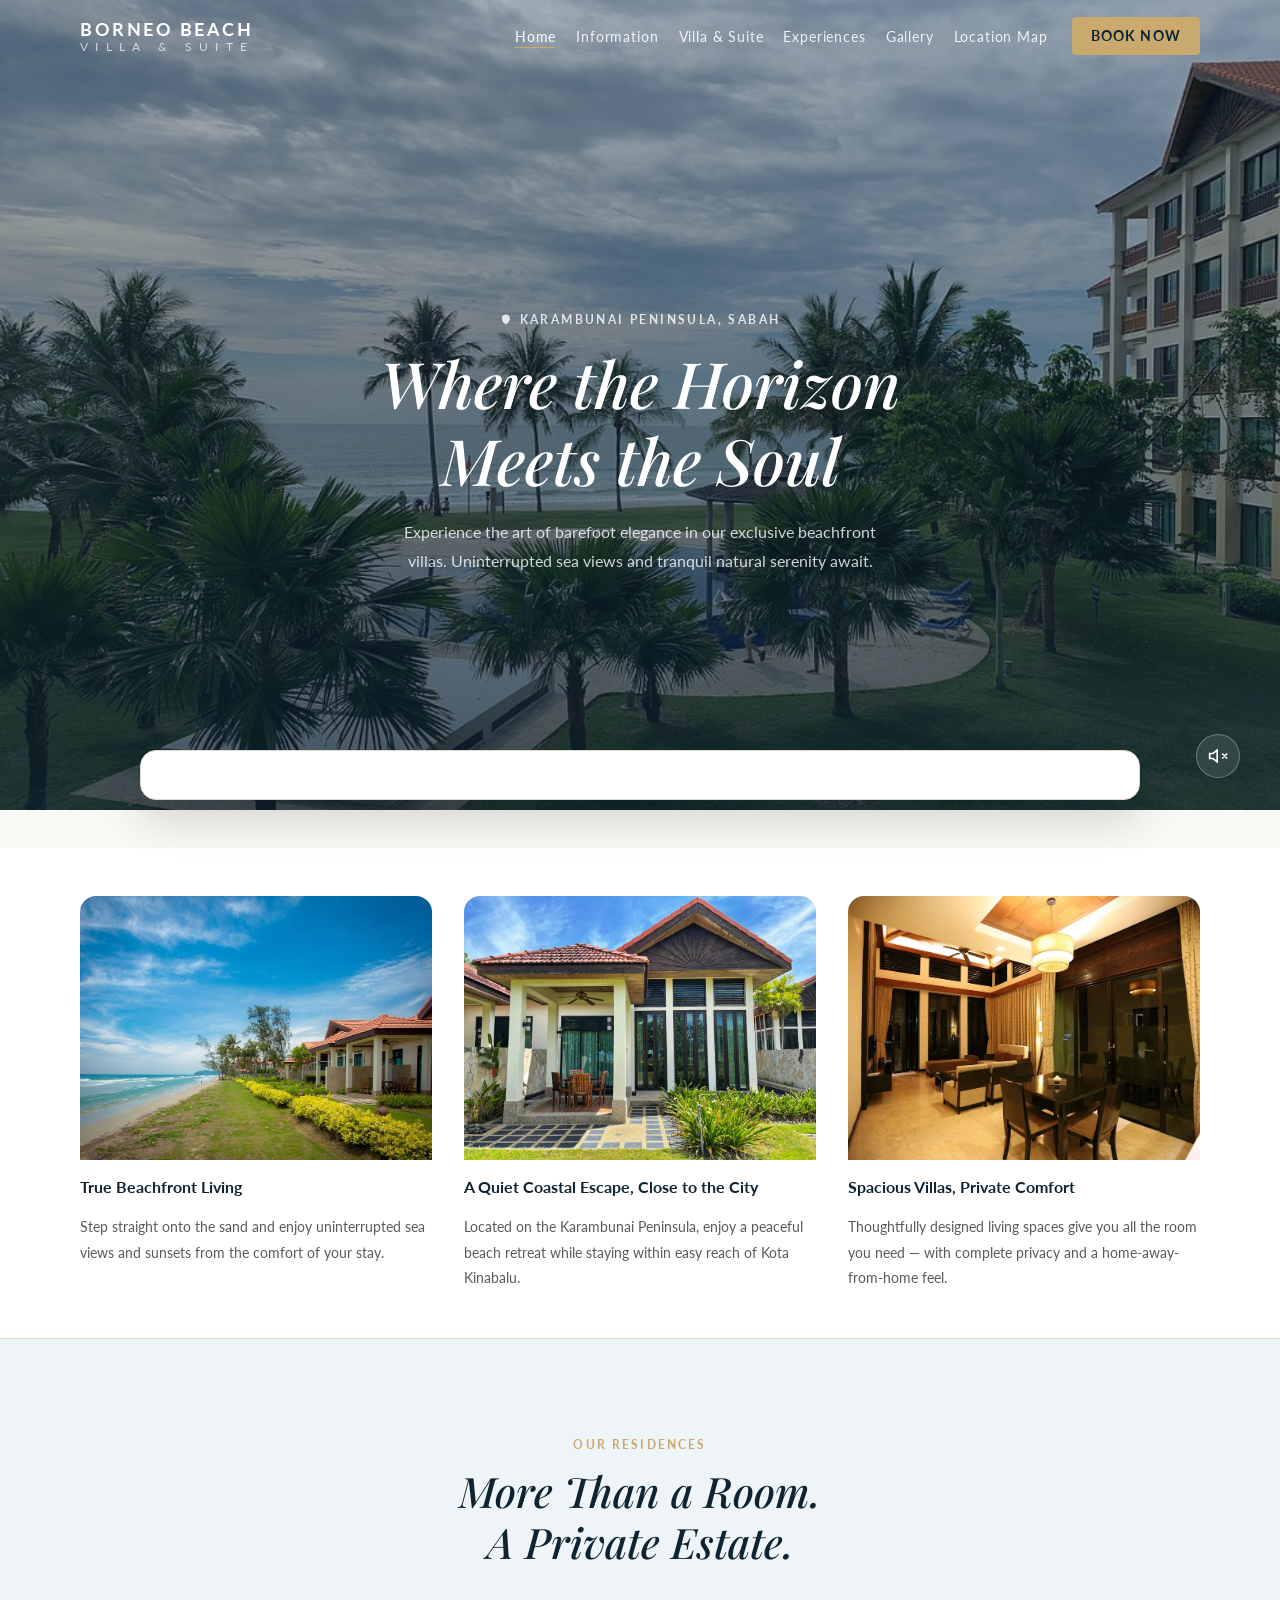
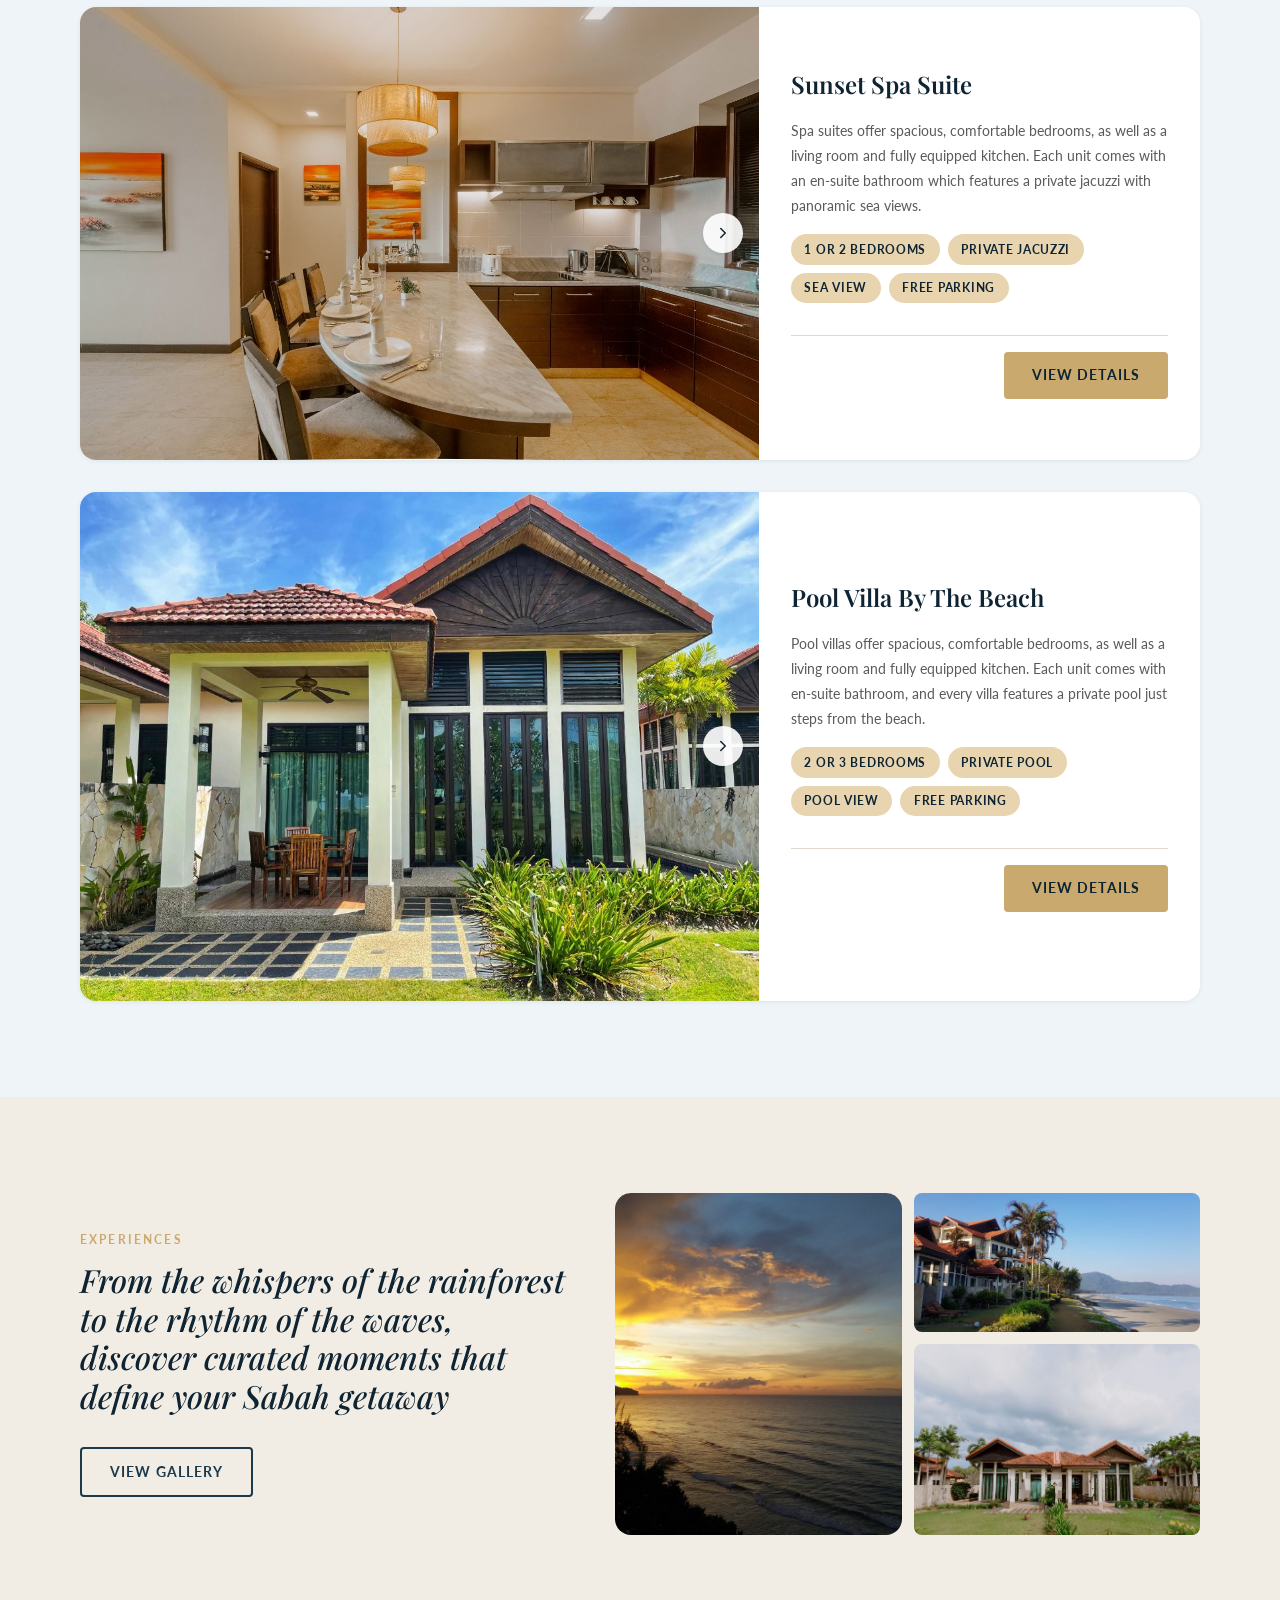
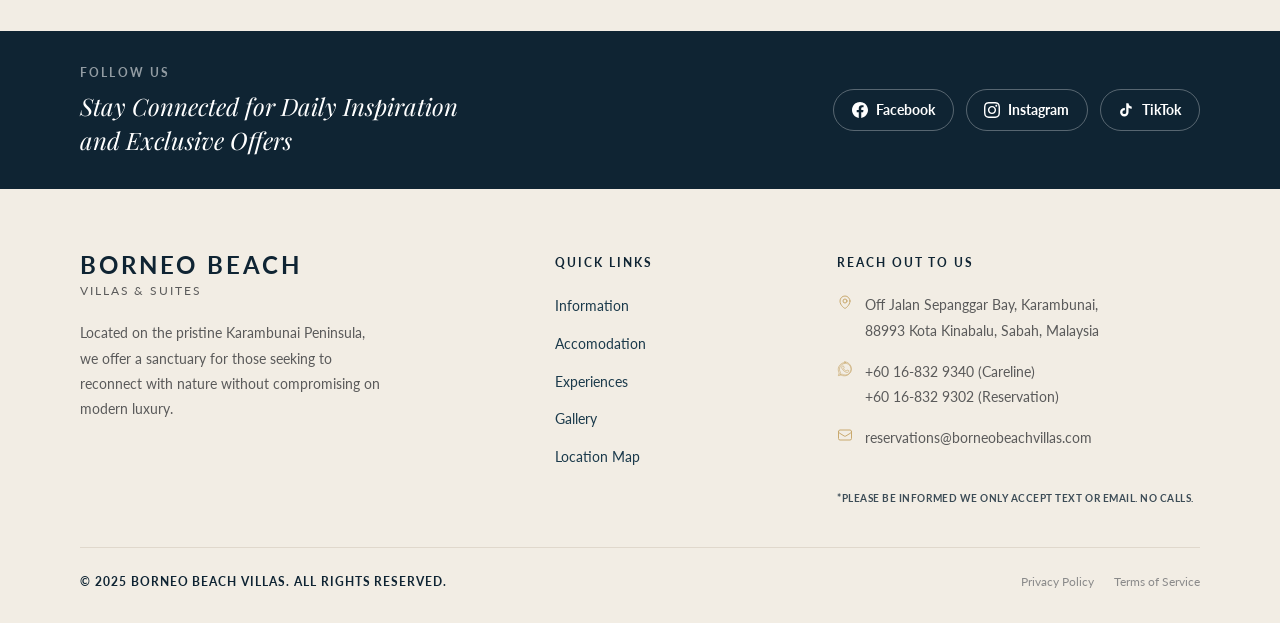
==== index.html @ 332ac3ee "Initial commit for bbv website Made-with: Cursor" ====
<!DOCTYPE html>
<html lang="en">

<head>
  <meta charset="UTF-8" />
  <meta name="viewport" content="width=device-width, initial-scale=1.0" />
  <meta name="description"
    content="Borneo Beach Villas & Suites – Luxury beachfront villas and suites on the Karambunai Peninsula, Sabah. Experience true beachfront living with private pools, sea views, and unmatched tranquillity." />
  <title>Borneo Beach Villas &amp; Suites | Karambunai Peninsula, Sabah</title>
  <link rel="preconnect" href="https://fonts.googleapis.com" />
  <link rel="preconnect" href="https://fonts.gstatic.com" crossorigin />
  <link rel="stylesheet" href="css/main.css" />
</head>

<body>

  <!-- ===================== HEADER ===================== -->
  <div id="header-placeholder"></div>

  <main>

    <!-- ===================== HERO ===================== -->
    <section class="hero" id="home" aria-label="Hero">
      <!-- YouTube Video Background -->
      <div class="hero__video-wrap" aria-hidden="true">
        <div id="hero-yt-player"></div>
      </div>
      <!-- Fallback image shown before video loads -->
      <div class="hero__bg hero__bg--fallback" role="img"
        aria-label="Aerial view of Borneo Beach Villa overlooking the sea"></div>
      <div class="hero__overlay" aria-hidden="true"></div>

      <div class="hero__content">
        <span class="hero__location">
          <svg xmlns="http://www.w3.org/2000/svg" viewBox="0 0 24 24" fill="currentColor" aria-hidden="true" width="12"
            height="12">
            <path fill-rule="evenodd"
              d="M11.54 22.351l.07.04.028.016a.76.76 0 00.723 0l.028-.015.071-.041a16.975 16.975 0 001.144-.742 19.58 19.58 0 002.683-2.282c1.944-2.003 3.5-4.697 3.5-8.327a8 8 0 10-16 0c0 3.63 1.556 6.324 3.5 8.327a19.58 19.58 0 002.682 2.282 16.975 16.975 0 001.145.742z"
              clip-rule="evenodd" />
          </svg>
          Karambunai Peninsula, Sabah
        </span>

        <h1 class="hero__title">Where the Horizon<br />Meets the Soul</h1>

        <p class="hero__subtitle">
          Experience the art of barefoot elegance in our exclusive beachfront villas.
          Uninterrupted sea views and tranquil natural serenity await.
        </p>

      </div>

      <!-- Sound Control Toggle -->
      <button id="hero-sound-toggle" class="hero__sound-toggle" aria-label="Unmute background video"
        title="Unmute sound">
        <svg class="icon-muted" viewBox="0 0 24 24" fill="none" stroke="currentColor" stroke-width="2">
          <path d="M11 5L6 9H2v6h4l5 4V5zM23 9l-6 6M17 9l6 6" />
        </svg>
        <svg class="icon-unmuted" viewBox="0 0 24 24" fill="none" stroke="currentColor" stroke-width="2"
          style="display: none;">
          <path d="M11 5L6 9H2v6h4l5 4V5zM19.07 4.93a10 10 0 0 1 0 14.14M15.54 8.46a5 5 0 0 1 0 7.07" />
        </svg>
      </button>
    </section>

    <!-- ===================== BOOKING WIDGET ===================== -->
    <section class="booking-widget-section" aria-label="Book your stay">
      <div class="container">
        <div class="booking-widget-wrapper">
          <div
            id="quickbook-widget-783NDYY03cZmJIx67339HK5bmrup5eHSlbuCgcUgy7xBywNg==-783NDYY03cZmJIx67339HK5bmrup5eHSlbuCgcUgy7xBywNg=="
            class="Configure-quickBook-Widget"></div>
          <script
            src="https://www.swiftbook.io/cwplugin/displaywidget/preview/booking-service.min.js?propertyId=783NDYY03cZmJIx67339HK5bmrup5eHSlbuCgcUgy7xBywNg==&scriptId=783NDYY03cZmJIx67339HK5bmrup5eHSlbuCgcUgy7xBywNg=="
            id="propInfo"></script>
        </div>
      </div>
    </section>

    <!-- ===================== FEATURE STRIP ===================== -->
    <section class="feature-strip" aria-label="Key features">
      <div class="container">
        <div class="feature-strip__grid">

          <div class="feature-strip__card">
            <div class="feature-strip__img-wrap">
              <img src="images/feature-beach.jpg" alt="Beachfront view with palm trees and clear sea" width="400"
                height="280" loading="lazy" />
            </div>
            <h3 class="feature-strip__title">True Beachfront Living</h3>
            <p class="feature-strip__desc">Step straight onto the sand and enjoy uninterrupted sea views and sunsets
              from the comfort of your stay.</p>
          </div>

          <div class="feature-strip__card">
            <div class="feature-strip__img-wrap">
              <img src="images/feature-villa.jpg" alt="Villa exterior with lush garden and terrace" width="400"
                height="280" loading="lazy" />
            </div>
            <h3 class="feature-strip__title">A Quiet Coastal Escape, Close to the City</h3>
            <p class="feature-strip__desc">Located on the Karambunai Peninsula, enjoy a peaceful beach retreat while
              staying within easy reach of Kota Kinabalu.</p>
          </div>

          <div class="feature-strip__card">
            <div class="feature-strip__img-wrap">
              <img src="images/feature-interior.jpg" alt="Spacious villa interior with private pool" width="400"
                height="280" loading="lazy" />
            </div>
            <h3 class="feature-strip__title">Spacious Villas, Private Comfort</h3>
            <p class="feature-strip__desc">Thoughtfully designed living spaces give you all the room you need — with
              complete privacy and a home-away-from-home feel.</p>
          </div>

        </div>
      </div>
    </section>

    <!-- ===================== OUR RESIDENCES ===================== -->
    <section class="residences section-pad" id="residences" aria-labelledby="residences-title">
      <div class="container">
        <div class="residences__intro">
          <span class="section-label">Our Residences</span>
          <h2 class="section-title" id="residences-title">More Than a Room.<br />A Private Estate.</h2>
        </div>

        <div class="residences__list">

          <!-- Villa 1: Sunset Spa Suite -->
          <article class="villa-row" aria-label="Sunset Spa Suite">
            <div class="villa-row__image-wrap">
              <img src="images/spa-suite.jpg" alt="Sunset Spa Suite – villa exterior with garden and private jacuzzi"
                width="720" height="500" loading="lazy" />
              <button class="villa-row__arrow" aria-label="Next photo">
                <svg xmlns="http://www.w3.org/2000/svg" viewBox="0 0 24 24" fill="none" stroke="currentColor"
                  stroke-width="2" stroke-linecap="round" stroke-linejoin="round" aria-hidden="true">
                  <path d="M9 18l6-6-6-6" />
                </svg>
              </button>
            </div>
            <div class="villa-row__body">
              <h3 class="villa-row__title">Sunset Spa Suite</h3>
              <p class="villa-row__desc">
                Spa suites offer spacious, comfortable bedrooms, as well as a living room and fully equipped kitchen.
                Each unit comes with an en-suite bathroom which features a private jacuzzi with panoramic sea views.
              </p>
              <ul class="villa-row__tags" aria-label="Suite features">
                <li class="villa-tag">1 or 2 Bedrooms</li>
                <li class="villa-tag">Private Jacuzzi</li>
                <li class="villa-tag">Sea View</li>
                <li class="villa-tag">Free Parking</li>
              </ul>
              <div class="villa-row__cta">
                <a href="villas.html#spa-suites" class="btn btn--primary">View Details</a>
              </div>
            </div>
          </article>

          <!-- Villa 2: Pool Villa By The Beach -->
          <article class="villa-row" aria-label="Pool Villa By The Beach">
            <div class="villa-row__image-wrap">
              <img src="images/pool-villa.jpg"
                alt="Pool Villa By The Beach – private pool terrace with lush surroundings" width="720" height="500"
                loading="lazy" />
              <button class="villa-row__arrow" aria-label="Next photo">
                <svg xmlns="http://www.w3.org/2000/svg" viewBox="0 0 24 24" fill="none" stroke="currentColor"
                  stroke-width="2" stroke-linecap="round" stroke-linejoin="round" aria-hidden="true">
                  <path d="M9 18l6-6-6-6" />
                </svg>
              </button>
            </div>
            <div class="villa-row__body">
              <h3 class="villa-row__title">Pool Villa By The Beach</h3>
              <p class="villa-row__desc">
                Pool villas offer spacious, comfortable bedrooms, as well as a living room and fully equipped kitchen.
                Each unit comes with en-suite bathroom, and every villa features a private pool just steps from the
                beach.
              </p>
              <ul class="villa-row__tags" aria-label="Villa features">
                <li class="villa-tag">2 or 3 Bedrooms</li>
                <li class="villa-tag">Private Pool</li>
                <li class="villa-tag">Pool View</li>
                <li class="villa-tag">Free Parking</li>
              </ul>
              <div class="villa-row__cta">
                <a href="villas.html#pool-villas" class="btn btn--primary">View Details</a>
              </div>
            </div>
          </article>

        </div><!-- /.residences__list -->
      </div>
    </section>

    <!-- ===================== EXPERIENCES ===================== -->
    <section class="experiences section-pad" id="experiences" aria-labelledby="experiences-title">
      <div class="container">
        <div class="experiences__layout">

          <div class="experiences__text">
            <span class="section-label">Experiences</span>
            <h2 class="section-title" id="experiences-title">
              From the whispers of the rainforest to the rhythm of the waves, discover curated moments that define your
              Sabah getaway
            </h2>
            <a href="experiences.html" class="btn btn--outline-dark" style="margin-top: var(--sp-8);">View Gallery</a>
          </div>

          <div class="experiences__gallery">
            <div class="exp-gallery__main">
              <img src="images/exp-sunset.jpg" alt="Dramatic sunset over the sea viewed from the villa pool" width="600"
                height="420" loading="lazy" />
            </div>
            <div class="exp-gallery__side">
              <img src="images/exp-beach.jpg" alt="Pristine beachfront with palm trees and clear blue sea" width="280"
                height="200" loading="lazy" />
              <img src="images/exp-garden.jpg" alt="Lush tropical garden surrounding the villa" width="280" height="200"
                loading="lazy" />
            </div>
          </div>

        </div>
      </div>
    </section>




  </main>

  <!-- ===================== FOOTER ===================== -->
  <div id="footer-placeholder"></div>

  <script src="js/main.js"></script>
</body>

</html>
---- css/main.css ----
/* =============================================
   BBV – Main Stylesheet
   ============================================= */

@import url('https://fonts.googleapis.com/css2?family=Playfair+Display:ital,wght@0,400;0,500;0,600;0,700;1,400;1,500&family=Lato:ital,wght@0,300;0,400;0,700;1,400&display=swap');
@import 'variables.css';

/* ─────────────────────────────────────────────
   RESET & BASE
───────────────────────────────────────────── */
*,
*::before,
*::after {
  box-sizing: border-box;
  margin: 0;
  padding: 0;
}

html {
  scroll-behavior: smooth;
  font-size: 16px;
}

body {
  font-family: var(--font-body);
  font-size: var(--text-base);
  line-height: var(--leading-normal);
  color: var(--color-text);
  background-color: var(--color-bg);
  -webkit-font-smoothing: antialiased;
}

img,
video {
  display: block;
  max-width: 100%;
  height: auto;
}

a {
  color: inherit;
  text-decoration: none;
}

ul,
ol {
  list-style: none;
}

button {
  cursor: pointer;
  border: none;
  background: none;
  font-family: inherit;
}

/* ─────────────────────────────────────────────
   LAYOUT UTILITIES
───────────────────────────────────────────── */
.container {
  width: 100%;
  max-width: var(--container-max);
  margin-inline: auto;
  padding-inline: var(--container-pad);
}

.section-pad {
  padding-block: var(--section-pad-v);
}

/* ─────────────────────────────────────────────
   TYPOGRAPHY HELPERS
───────────────────────────────────────────── */
.section-label {
  display: block;
  font-family: var(--font-body);
  font-size: var(--text-xs);
  font-weight: 700;
  letter-spacing: 0.18em;
  text-transform: uppercase;
  color: var(--color-secondary);
  margin-bottom: var(--sp-3);
}

.section-title {
  font-family: var(--font-heading);
  font-size: clamp(var(--text-2xl), 4vw, var(--text-3xl));
  font-weight: 500;
  font-style: italic;
  line-height: var(--leading-tight);
  color: var(--color-primary-dark);
}

/* ─────────────────────────────────────────────
   BUTTONS
───────────────────────────────────────────── */
.btn {
  display: inline-flex;
  align-items: center;
  gap: var(--sp-2);
  padding: 0.75rem 1.75rem;
  font-family: var(--font-body);
  font-size: var(--text-sm);
  font-weight: 700;
  letter-spacing: 0.08em;
  text-transform: uppercase;
  border-radius: var(--radius-sm);
  transition: background-color var(--transition-base),
    color var(--transition-base),
    border-color var(--transition-base),
    box-shadow var(--transition-base),
    transform var(--transition-base);
  white-space: nowrap;
}

.btn--primary {
  background-color: var(--color-secondary);
  color: var(--color-primary-dark);
}

.btn--primary:hover {
  background-color: #b8924f;
  box-shadow: var(--shadow-md);
  transform: translateY(-2px);
}

.btn--outline {
  background-color: transparent;
  color: var(--color-text-inverse);
  border: 2px solid var(--color-text-inverse);
}

.btn--outline:hover {
  background-color: var(--color-text-inverse);
  color: var(--color-primary-dark);
}

.btn--outline-dark {
  background-color: transparent;
  color: var(--color-primary);
  border: 2px solid var(--color-primary);
}

.btn--outline-dark:hover {
  background-color: var(--color-primary);
  color: var(--color-text-inverse);
}

/* ─────────────────────────────────────────────
   HEADER / NAV
───────────────────────────────────────────── */
.site-header {
  position: fixed;
  top: 0;
  left: 0;
  right: 0;
  z-index: 1000;
  background-color: transparent;
  transition: background-color var(--transition-slow),
    box-shadow var(--transition-slow);
}

.site-header.scrolled {
  background-color: var(--color-primary-dark);
  box-shadow: var(--shadow-md);
}

.header-inner {
  display: flex;
  align-items: center;
  justify-content: space-between;
  height: 72px;
  padding-inline: var(--container-pad);
  max-width: var(--container-max);
  margin-inline: auto;
}

/* Logo */
.site-logo {
  display: flex;
  flex-direction: column;
  line-height: 1;
  gap: 3px;
  flex-shrink: 0;
  text-decoration: none;
}

.site-logo__name {
  font-family: var(--font-body);
  font-size: var(--text-md);
  font-weight: 700;
  letter-spacing: 0.14em;
  color: var(--color-text-inverse);
}

.site-logo__sub {
  font-size: var(--text-xs);
  letter-spacing: 0.61em;
  color: rgba(255, 255, 255, 0.70);
}

/* Primary nav */
.primary-nav {
  display: flex;
  align-items: center;
  gap: var(--sp-6);
}

.nav-links {
  display: flex;
  align-items: center;
  gap: var(--sp-5);
}

.nav-links a {
  font-size: var(--text-sm);
  font-weight: 400;
  letter-spacing: 0.06em;
  color: rgba(255, 255, 255, 0.88);
  position: relative;
  padding-bottom: 3px;
  transition: color var(--transition-fast);
}

.nav-links a::after {
  content: '';
  position: absolute;
  bottom: 0;
  left: 0;
  width: 0;
  height: 1px;
  background-color: var(--color-secondary);
  transition: width var(--transition-base);
}

.nav-links a:hover,
.nav-links a[aria-current="page"] {
  color: var(--color-text-inverse);
}

.nav-links a:hover::after,
.nav-links a[aria-current="page"]::after {
  width: 100%;
}

.nav-book-btn {
  padding: 0.5rem 1.2rem;
  background-color: var(--color-secondary);
  color: var(--color-primary-dark);
  font-family: var(--font-body);
  font-size: var(--text-sm);
  font-weight: 700;
  letter-spacing: 0.08em;
  text-transform: uppercase;
  border-radius: var(--radius-sm);
  transition: background-color var(--transition-base), box-shadow var(--transition-base);
  flex-shrink: 0;
  display: inline-block;
}

.nav-book-btn:hover {
  background-color: #b8924f;
  box-shadow: var(--shadow-sm);
}

/* Hamburger */
.hamburger {
  display: none;
  flex-direction: column;
  justify-content: center;
  align-items: center;
  width: 40px;
  height: 40px;
  gap: 5px;
  background: none;
  border: none;
  cursor: pointer;
  padding: 4px;
}

.hamburger__line {
  display: block;
  width: 24px;
  height: 2px;
  background-color: var(--color-text-inverse);
  border-radius: 2px;
  transition: transform var(--transition-base), opacity var(--transition-base);
}

.hamburger.open .hamburger__line:nth-child(1) {
  transform: translateY(7px) rotate(45deg);
}

.hamburger.open .hamburger__line:nth-child(2) {
  opacity: 0;
}

.hamburger.open .hamburger__line:nth-child(3) {
  transform: translateY(-7px) rotate(-45deg);
}

/* Mobile nav drawer */
.mobile-nav {
  display: none;
  position: fixed;
  top: 72px;
  left: 0;
  right: 0;
  background-color: var(--color-primary-dark);
  padding: var(--sp-6) var(--container-pad);
  z-index: 999;
  flex-direction: column;
  gap: var(--sp-4);
  box-shadow: var(--shadow-lg);
}

.mobile-nav.open {
  display: flex;
}

.mobile-nav a {
  font-size: var(--text-md);
  color: rgba(255, 255, 255, 0.88);
  padding-block: var(--sp-2);
  border-bottom: 1px solid rgba(255, 255, 255, 0.1);
  transition: color var(--transition-fast);
}

.mobile-nav a:last-child {
  border-bottom: none;
}

.mobile-nav a:hover {
  color: var(--color-secondary);
}

.mobile-nav .nav-book-btn {
  display: inline-flex;
  margin-top: var(--sp-2);
  text-align: center;
  justify-content: center;
}

/* ─────────────────────────────────────────────
   HERO
───────────────────────────────────────────── */
.hero {
  position: relative;
  min-height: 90vh;
  display: flex;
  align-items: center;
  justify-content: center;
  overflow: hidden;
  background-color: var(--color-primary-dark);
}

.hero__bg {
  position: absolute;
  inset: 0;
  background-image: url('../images/hero.jpg');
  background-size: cover;
  background-position: center 30%;
  background-repeat: no-repeat;
  z-index: 0;
}

/* Keep the fallback image as a separate layer behind the video */
.hero__bg--fallback {
  z-index: 0;
  transition: opacity 1s ease;
}

/* YouTube video wrapper */
.hero__video-wrap {
  position: absolute;
  inset: 0;
  z-index: 1;
  overflow: hidden;
  pointer-events: none;
}

/* Scale the iframe to always cover the full hero (letterbox-free) */
.hero__video-wrap iframe,
.hero__video-wrap #hero-yt-player {
  position: absolute;
  top: 50%;
  left: 50%;
  /* 16:9 ratio: width = 177.78vh covers height; height = 56.25vw covers width */
  width: 177.78vh;
  height: 56.25vw;
  min-width: 100%;
  min-height: 100%;
  transform: translate(-50%, -50%);
  border: 0;
  pointer-events: none;
}

.hero__overlay {
  position: absolute;
  inset: 0;
  background: linear-gradient(to bottom,
      rgba(15, 36, 51, 0.35) 0%,
      rgba(15, 36, 51, 0.55) 60%,
      rgba(15, 36, 51, 0.75) 100%);
  z-index: 1;
}

.hero__content {
  position: relative;
  z-index: 2;
  text-align: center;
  padding-inline: var(--container-pad);
  max-width: 760px;
  margin-inline: auto;
  padding-top: 72px;
}

.hero__location {
  display: inline-flex;
  align-items: center;
  gap: var(--sp-2);
  font-size: var(--text-xs);
  font-weight: 700;
  letter-spacing: 0.2em;
  text-transform: uppercase;
  color: rgba(255, 255, 255, 0.80);
  margin-bottom: var(--sp-4);
}

.hero__title {
  font-family: var(--font-heading);
  font-size: clamp(var(--text-3xl), 7vw, var(--text-5xl));
  font-weight: 500;
  font-style: italic;
  line-height: var(--leading-tight);
  color: var(--color-text-inverse);
  margin-bottom: var(--sp-5);
}

.hero__subtitle {
  font-size: clamp(var(--text-sm), 2vw, var(--text-base));
  color: rgba(255, 255, 255, 0.80);
  line-height: var(--leading-loose);
  max-width: 480px;
  margin-inline: auto;
}

/* Hero Sound Toggle */
.hero__sound-toggle {
  position: absolute;
  bottom: var(--sp-8);
  right: var(--container-pad);
  z-index: 10;
  width: 44px;
  height: 44px;
  background-color: rgba(255, 255, 255, 0.1);
  backdrop-filter: blur(8px);
  -webkit-backdrop-filter: blur(8px);
  border: 1px solid rgba(255, 255, 255, 0.3);
  border-radius: 50%;
  display: flex;
  align-items: center;
  justify-content: center;
  color: var(--color-text-inverse);
  transition: all var(--transition-base);
}

.hero__sound-toggle:hover {
  background-color: rgba(255, 255, 255, 0.2);
  transform: scale(1.05);
}

.hero__sound-toggle svg {
  width: 20px;
  height: 20px;
  stroke: currentColor;
}

@media (max-width: 768px) {
  .hero__sound-toggle {
    bottom: 6rem;
    /* adjusted to clear booking widget */
    right: 50%;
    transform: translateX(50%);
  }
}

/* ─────────────────────────────────────────────
   BOOKING WIDGET (between hero and feature strip)
───────────────────────────────────────────── */
.booking-widget-section {
  position: relative;
  z-index: 20;
  margin-top: -60px;
  /* Overlap hero slightly */
  margin-bottom: var(--sp-12);
}

.booking-widget-wrapper {
  background-color: var(--color-surface);
  border-radius: var(--radius-lg);
  box-shadow: var(--shadow-xl, 0 20px 40px rgba(0, 0, 0, 0.15));
  padding: var(--sp-6);
  max-width: 1000px;
  margin-inline: auto;
  border: 1px solid var(--color-border);
}

@media (max-width: 768px) {
  .booking-widget-section {
    margin-top: -40px;
    margin-bottom: var(--sp-8);
  }

  .booking-widget-wrapper {
    padding: var(--sp-4);
  }
}

/* ─────────────────────────────────────────────
   FEATURE STRIP  (below hero, white bg)
───────────────────────────────────────────── */
.feature-strip {
  background-color: var(--color-surface);
  padding-block: var(--sp-12);
  border-bottom: 1px solid var(--color-border);
}

.feature-strip__grid {
  display: grid;
  grid-template-columns: repeat(3, 1fr);
  gap: var(--sp-8);
}

.feature-strip__card {
  display: flex;
  flex-direction: column;
  gap: var(--sp-4);
}

.feature-strip__img-wrap {
  border-radius: var(--radius-lg) var(--radius-lg) 0 0;
  overflow: hidden;
  aspect-ratio: 4 / 3;
  background-color: var(--color-surface-alt);
}

.feature-strip__img-wrap img {
  width: 100%;
  height: 100%;
  object-fit: cover;
  transition: transform var(--transition-slow);
}

.feature-strip__card:hover .feature-strip__img-wrap img {
  transform: scale(1.04);
}

.feature-strip__title {
  font-family: var(--font-body);
  font-size: var(--text-base);
  font-weight: 700;
  color: var(--color-primary-dark);
  line-height: var(--leading-snug);
}

.feature-strip__desc {
  font-size: var(--text-sm);
  color: var(--color-text-light);
  line-height: var(--leading-loose);
}

/* ─────────────────────────────────────────────
   RESIDENCES – horizontal villa rows
───────────────────────────────────────────── */
.residences {
  background-color: #eef4f7;
  /* very light blue-grey, as in PDF */
}

.residences__intro {
  text-align: center;
  margin-bottom: var(--sp-10);
}

.residences__list {
  display: flex;
  flex-direction: column;
  gap: var(--sp-8);
}

/* Villa row: image left, text right */
.villa-row {
  display: grid;
  grid-template-columns: 1fr 0.65fr;
  background-color: var(--color-surface);
  border-radius: var(--radius-lg);
  overflow: hidden;
  box-shadow: var(--shadow-sm);
  transition: box-shadow var(--transition-base);
}

.villa-row:hover {
  box-shadow: var(--shadow-md);
}

.villa-row__image-wrap {
  position: relative;
  overflow: hidden;
  min-height: 340px;
}

.villa-row__image-wrap img {
  width: 100%;
  height: 100%;
  object-fit: cover;
  transition: transform var(--transition-slow);
}

.villa-row:hover .villa-row__image-wrap img {
  transform: scale(1.04);
}

/* Arrow button on image */
.villa-row__arrow {
  position: absolute;
  top: 50%;
  right: var(--sp-4);
  transform: translateY(-50%);
  width: 40px;
  height: 40px;
  background-color: rgba(255, 255, 255, 0.90);
  border-radius: 50%;
  display: flex;
  align-items: center;
  justify-content: center;
  box-shadow: var(--shadow-sm);
  transition: background-color var(--transition-fast);
  cursor: pointer;
  z-index: 2;
  border: none;
}

.villa-row__arrow svg {
  width: 18px;
  height: 18px;
  stroke: var(--color-primary-dark);
}

.villa-row__arrow:hover {
  background-color: var(--color-surface);
}

.villa-row__body {
  padding: var(--sp-8) var(--sp-8);
  display: flex;
  flex-direction: column;
  justify-content: center;
  gap: var(--sp-4);
}

.villa-row__title {
  font-family: var(--font-heading);
  font-size: var(--text-xl);
  font-weight: 600;
  color: var(--color-primary-dark);
  line-height: var(--leading-snug);
}

.villa-row__desc {
  font-size: var(--text-sm);
  color: var(--color-text-light);
  line-height: var(--leading-loose);
}

/* Feature tags – gold pill badges */
.villa-row__tags {
  display: flex;
  flex-wrap: wrap;
  gap: var(--sp-2);
}

.villa-tag {
  display: inline-block;
  padding: 0.35rem 0.85rem;
  background-color: var(--color-secondary-lt);
  color: var(--color-primary-dark);
  font-size: var(--text-xs);
  font-weight: 700;
  letter-spacing: 0.06em;
  text-transform: uppercase;
  border-radius: 100px;
}

.villa-row__price {
  font-size: var(--text-base);
  color: var(--color-text-light);
  font-style: italic;
}

/* Price + CTA on the same row */
.villa-row__cta {
  display: flex;
  align-items: center;
  justify-content: flex-end;
  gap: var(--sp-4);
  margin-top: var(--sp-4);
  padding-top: var(--sp-4);
  border-top: 1px solid var(--color-border);
}

/* Subtle text-only button */
.btn--text {
  background: none;
  border: none;
  padding: 0;
  font-family: var(--font-body);
  font-size: var(--text-sm);
  font-weight: 700;
  letter-spacing: 0.1em;
  text-transform: uppercase;
  color: var(--color-primary-dark);
  cursor: pointer;
  transition: color var(--transition-fast);
  white-space: nowrap;
  flex-shrink: 0;
}

.btn--text:hover {
  color: var(--color-secondary);
}

/* ─────────────────────────────────────────────
   EXPERIENCES  (text left, photo grid right)
───────────────────────────────────────────── */
.experiences {
  background-color: var(--color-surface-alt);
}

.experiences__layout {
  display: grid;
  grid-template-columns: 1fr 1.2fr;
  gap: var(--sp-12);
  align-items: center;
}

.experiences__text .section-title {
  font-size: clamp(var(--text-xl), 2.8vw, var(--text-2xl));
  margin-top: var(--sp-3);
  font-style: italic;
}

.experiences__gallery {
  display: grid;
  grid-template-columns: 1fr 1fr;
  grid-template-rows: auto auto;
  gap: var(--sp-3);
}

.exp-gallery__main {
  grid-column: 1;
  grid-row: 1 / 3;
  border-radius: var(--radius-lg);
  overflow: hidden;
}

.exp-gallery__main img {
  width: 100%;
  height: 100%;
  object-fit: cover;
}

.exp-gallery__side {
  grid-column: 2;
  grid-row: 1 / 3;
  display: flex;
  flex-direction: column;
  gap: var(--sp-3);
}

.exp-gallery__side img {
  width: 100%;
  border-radius: var(--radius-md);
  object-fit: cover;
  flex: 1;
}

/* ─────────────────────────────────────────────
   STAY CONNECTED  (dark strip)
───────────────────────────────────────────── */
.stay-connected {
  background-color: var(--color-primary-dark);
  padding-block: var(--sp-8);
}

.stay-connected__inner {
  display: flex;
  align-items: center;
  justify-content: space-between;
  gap: var(--sp-8);
  flex-wrap: wrap;
}

.stay-connected__label {
  display: block;
  font-size: var(--text-xs);
  font-weight: 700;
  letter-spacing: 0.18em;
  text-transform: uppercase;
  color: rgba(255, 255, 255, 0.55);
  margin-bottom: var(--sp-2);
}

.stay-connected__copy {
  font-family: var(--font-heading);
  font-size: clamp(var(--text-lg), 2.5vw, var(--text-xl));
  font-style: italic;
  color: var(--color-text-inverse);
  max-width: 420px;
  line-height: var(--leading-snug);
}

.social-links {
  display: flex;
  gap: var(--sp-3);
  align-items: center;
  flex-wrap: wrap;
}

.social-link {
  display: inline-flex;
  align-items: center;
  gap: var(--sp-2);
  padding: 0.55rem 1.1rem;
  border: 1.5px solid rgba(255, 255, 255, 0.30);
  border-radius: 100px;
  font-size: var(--text-sm);
  font-weight: 700;
  color: var(--color-text-inverse);
  transition: border-color var(--transition-base),
    background-color var(--transition-base);
}

.social-link:hover {
  border-color: rgba(255, 255, 255, 0.70);
  background-color: rgba(255, 255, 255, 0.08);
}

.social-link svg {
  width: 16px;
  height: 16px;
  fill: currentColor;
  flex-shrink: 0;
}

/* ─────────────────────────────────────────────
   FOOTER  (light cream – matching PDF)
───────────────────────────────────────────── */
.site-footer {
  background-color: var(--color-surface-alt);
  /* light cream */
  color: var(--color-text);
  padding-top: var(--sp-16);
  padding-bottom: var(--sp-8);
}

.footer-top {
  display: grid;
  grid-template-columns: 1.8fr 1fr 1.5fr;
  gap: var(--sp-10);
  padding-bottom: var(--sp-10);
  border-bottom: 1px solid var(--color-border);
}

.footer-brand__name {
  font-family: var(--font-body);
  font-size: var(--text-xl);
  font-weight: 700;
  letter-spacing: 0.12em;
  color: var(--color-primary-dark);
  line-height: 1;
  margin-bottom: var(--sp-1);
}

.footer-brand__sub {
  font-size: var(--text-xs);
  letter-spacing: 0.16em;
  color: var(--color-text-light);
  margin-bottom: var(--sp-5);
}

.footer-brand__desc {
  font-size: var(--text-sm);
  line-height: var(--leading-loose);
  color: var(--color-text-light);
  max-width: 300px;
}

.footer-col__heading {
  font-family: var(--font-body);
  font-size: var(--text-xs);
  font-weight: 700;
  letter-spacing: 0.16em;
  text-transform: uppercase;
  color: var(--color-primary-dark);
  margin-bottom: var(--sp-5);
}

.footer-links {
  display: flex;
  flex-direction: column;
  gap: var(--sp-3);
}

.footer-links a {
  font-size: var(--text-sm);
  color: var(--color-primary);
  transition: color var(--transition-fast);
}

.footer-links a:hover {
  color: var(--color-primary-dark);
  text-decoration: underline;
}

.footer-contact {
  display: flex;
  flex-direction: column;
  gap: var(--sp-4);
}

.footer-contact-item {
  display: flex;
  gap: var(--sp-3);
  align-items: flex-start;
}

.footer-contact-item svg {
  width: 16px;
  height: 16px;
  stroke: var(--color-secondary);
  fill: none;
  flex-shrink: 0;
  margin-top: 2px;
}

.footer-contact-item span,
.footer-contact-item a {
  font-size: var(--text-sm);
  line-height: var(--leading-loose);
  color: var(--color-text-light);
  transition: color var(--transition-fast);
}

.footer-contact-item a:hover {
  color: var(--color-primary-dark);
}

.footer-contact-note {
  font-size: 0.65rem;
  font-weight: 700;
  color: var(--color-primary-dark);
  margin-top: var(--sp-6);
  letter-spacing: 0.05em;
  opacity: 0.8;
}

.footer-bottom {
  display: flex;
  align-items: center;
  justify-content: space-between;
  gap: var(--sp-4);
  padding-top: var(--sp-6);
  flex-wrap: wrap;
}

.footer-bottom__copy {
  font-size: var(--text-xs);
  font-weight: 700;
  letter-spacing: 0.08em;
  text-transform: uppercase;
  color: var(--color-primary-dark);
}

.footer-bottom__legal {
  display: flex;
  gap: var(--sp-5);
}

.footer-bottom__legal a {
  font-size: var(--text-xs);
  color: var(--color-text-muted);
  transition: color var(--transition-fast);
}

.footer-bottom__legal a:hover {
  color: var(--color-primary-dark);
}

/* ─────────────────────────────────────────────
   INFORMATION PAGE – PAGE HERO
───────────────────────────────────────────── */
.page-hero {
  background-color: var(--color-primary-dark);
  padding-top: calc(72px + var(--sp-16));
  padding-bottom: var(--sp-16);
  text-align: center;
  position: relative;
  overflow: hidden;
}

.page-hero::before {
  content: '';
  position: absolute;
  inset: 0;
  background-image: url('../images/page-hero.jpg');
  background-size: cover;
  background-position: center;
  opacity: 0.20;
}

.page-hero__inner {
  position: relative;
  z-index: 1;
}

.page-hero__breadcrumb {
  font-size: var(--text-xs);
  letter-spacing: 0.12em;
  color: rgba(255, 255, 255, 0.55);
  margin-bottom: var(--sp-4);
  text-transform: uppercase;
}

.page-hero__breadcrumb a {
  color: rgba(255, 255, 255, 0.55);
  transition: color var(--transition-fast);
}

.page-hero__breadcrumb a:hover {
  color: var(--color-secondary);
}

.page-hero__breadcrumb span {
  margin-inline: var(--sp-2);
}

.page-hero__title {
  font-family: var(--font-heading);
  font-size: clamp(var(--text-2xl), 5vw, var(--text-4xl));
  font-weight: 500;
  font-style: italic;
  color: var(--color-text-inverse);
  margin-bottom: var(--sp-4);
}

.page-hero__subtitle {
  font-size: var(--text-md);
  color: rgba(255, 255, 255, 0.70);
  max-width: 560px;
  margin-inline: auto;
}

/* ─────────────────────────────────────────────
   INFORMATION PAGE – LAYOUT & CONTENT
───────────────────────────────────────────── */
.info-layout {
  display: grid;
  grid-template-columns: 220px 1fr;
  gap: var(--sp-12);
  align-items: start;
}

.info-sidebar {
  position: sticky;
  top: calc(72px + var(--sp-6));
}

.info-sidebar__nav {
  background-color: var(--color-surface);
  border-radius: var(--radius-lg);
  border: 1px solid var(--color-border);
  padding: var(--sp-5);
  display: flex;
  flex-direction: column;
  gap: var(--sp-1);
}

.info-sidebar__nav a {
  display: block;
  font-size: var(--text-sm);
  color: var(--color-text-light);
  padding: var(--sp-2) var(--sp-3);
  border-radius: var(--radius-sm);
  transition: background-color var(--transition-fast), color var(--transition-fast);
}

.info-sidebar__nav a:hover,
.info-sidebar__nav a.active {
  background-color: var(--color-surface-alt);
  color: var(--color-primary-dark);
  font-weight: 700;
}

.info-content {
  display: flex;
  flex-direction: column;
  gap: var(--sp-12);
}

.info-section {
  scroll-margin-top: calc(72px + var(--sp-6));
}

.info-section__title {
  font-family: var(--font-heading);
  font-size: var(--text-2xl);
  font-weight: 500;
  font-style: italic;
  color: var(--color-primary-dark);
  padding-bottom: var(--sp-4);
  border-bottom: 2px solid var(--color-secondary);
  margin-bottom: var(--sp-6);
  display: inline-block;
}

.info-section p {
  font-size: var(--text-base);
  line-height: var(--leading-loose);
  color: var(--color-text);
  margin-bottom: var(--sp-4);
}

.info-section p:last-child {
  margin-bottom: 0;
}

.info-section h3 {
  font-family: var(--font-body);
  font-size: var(--text-base);
  font-weight: 700;
  color: var(--color-primary-dark);
  margin-top: var(--sp-6);
  margin-bottom: var(--sp-3);
  text-transform: uppercase;
  letter-spacing: 0.06em;
}

.info-list {
  display: flex;
  flex-direction: column;
  gap: var(--sp-3);
  margin-bottom: var(--sp-4);
}

.info-list li {
  display: flex;
  gap: var(--sp-3);
  align-items: flex-start;
  font-size: var(--text-base);
  line-height: var(--leading-normal);
  color: var(--color-text);
}

.info-list li::before {
  content: '';
  display: block;
  width: 6px;
  height: 6px;
  min-width: 6px;
  background-color: var(--color-secondary);
  border-radius: 50%;
  margin-top: 9px;
}

.info-highlight {
  background-color: var(--color-surface-alt);
  border-left: 4px solid var(--color-secondary);
  border-radius: 0 var(--radius-md) var(--radius-md) 0;
  padding: var(--sp-5) var(--sp-6);
  margin-block: var(--sp-5);
}

.info-highlight p {
  margin-bottom: 0;
  font-size: var(--text-sm);
  color: var(--color-text-light);
}

.info-highlight strong {
  color: var(--color-primary-dark);
}

.info-grid {
  display: grid;
  grid-template-columns: repeat(2, 1fr);
  gap: var(--sp-4);
}

.info-card {
  background-color: var(--color-surface);
  border: 1px solid var(--color-border);
  border-radius: var(--radius-md);
  padding: var(--sp-5) var(--sp-6);
}

.info-card__title {
  font-weight: 700;
  font-size: var(--text-sm);
  color: var(--color-primary-dark);
  margin-bottom: var(--sp-2);
  display: flex;
  align-items: center;
  gap: var(--sp-2);
}

.info-card__title svg {
  width: 16px;
  height: 16px;
  stroke: var(--color-secondary);
  fill: none;
  flex-shrink: 0;
}

.info-card__value {
  font-size: var(--text-base);
  color: var(--color-primary-dark);
  font-weight: 700;
}

.info-card__note {
  font-size: var(--text-sm);
  color: var(--color-text-muted);
  margin-top: var(--sp-1);
}

.info-contact-methods {
  display: flex;
  flex-direction: column;
  gap: var(--sp-4);
}

.contact-method {
  display: flex;
  align-items: flex-start;
  gap: var(--sp-4);
  padding: var(--sp-4) var(--sp-5);
  background-color: var(--color-surface);
  border: 1px solid var(--color-border);
  border-radius: var(--radius-md);
}

.contact-method__icon {
  width: 40px;
  height: 40px;
  border-radius: 50%;
  background-color: var(--color-primary-dark);
  display: flex;
  align-items: center;
  justify-content: center;
  flex-shrink: 0;
  margin-top: var(--sp-1);
}

.contact-method__icon svg {
  width: 18px;
  height: 18px;
  stroke: var(--color-secondary);
  fill: none;
}

.contact-method__label {
  font-size: var(--text-xs);
  text-transform: uppercase;
  letter-spacing: 0.08em;
  color: var(--color-text-muted);
  margin-bottom: 2px;
}

.contact-method__value {
  font-size: var(--text-base);
  font-weight: 700;
  color: var(--color-primary-dark);
  margin-bottom: var(--sp-2);
}

.contact-method__notes {
  list-style: none;
  margin-top: var(--sp-3);
  display: flex;
  flex-direction: column;
  gap: var(--sp-2);
}

.contact-method__notes li {
  font-size: var(--text-sm);
  color: var(--color-text-light);
  line-height: var(--leading-loose);
  padding-left: 1.1em;
  position: relative;
}

/* Elegant gold dot with hanging indent */
.contact-method__notes li::before {
  content: '';
  position: absolute;
  left: 0;
  top: 0.55em;
  width: 5px;
  height: 5px;
  background-color: var(--color-secondary);
  border-radius: 50%;
}

.contact-method__notes a {
  color: var(--color-primary);
  text-decoration: underline;
}

.contact-method__notes a:hover {
  color: var(--color-primary-dark);
}

.info-map-btns {
  display: flex;
  gap: var(--sp-4);
  flex-wrap: wrap;
  margin-top: var(--sp-6);
}

/* ─────────────────────────────────────────────
   VILLAS PAGE
───────────────────────────────────────────── */

/* Category tab bar – sticky below header */
.villas-tabs {
  position: sticky;
  top: 72px;
  z-index: 100;
  background-color: var(--color-surface);
  border-bottom: 1px solid var(--color-border);
  box-shadow: 0 2px 8px rgba(27, 58, 75, 0.06);
}

.villas-tabs__inner {
  display: flex;
  align-items: stretch;
  gap: 0;
}

.villas-tabs__link {
  display: inline-flex;
  align-items: center;
  gap: var(--sp-2);
  padding: var(--sp-4) var(--sp-6);
  font-family: var(--font-body);
  font-size: var(--text-sm);
  font-weight: 700;
  letter-spacing: 0.06em;
  color: var(--color-text-light);
  border-bottom: 3px solid transparent;
  transition: color var(--transition-fast), border-color var(--transition-fast);
  white-space: nowrap;
}

.villas-tabs__link svg {
  width: 16px;
  height: 16px;
  stroke: currentColor;
  fill: none;
  flex-shrink: 0;
  opacity: 0.6;
  transition: opacity var(--transition-fast);
}

.villas-tabs__link:hover {
  color: var(--color-primary-dark);
}

.villas-tabs__link:hover svg {
  opacity: 1;
}

.villas-tabs__link.active {
  color: var(--color-primary-dark);
  border-bottom-color: var(--color-secondary);
}

.villas-tabs__link.active svg {
  opacity: 1;
  stroke: var(--color-secondary);
}

/* Villa category section */
.villa-category {
  background-color: var(--color-bg);
  padding-block: var(--section-pad-v);
}

.villa-category--alt {
  background-color: #eef4f7;
  /* matches residences section on homepage */
}

.villa-category__header {
  text-align: center;
  margin-bottom: var(--sp-10);
  max-width: 680px;
  margin-inline: auto;
  margin-bottom: var(--sp-10);
}

.villa-category__desc {
  font-size: var(--text-base);
  color: var(--color-text-light);
  line-height: var(--leading-loose);
  margin-top: var(--sp-4);
}

/* villa-row enhancements for villas page */
.villa-row__type {
  display: inline-block;
  font-size: var(--text-xs);
  font-weight: 700;
  letter-spacing: 0.14em;
  text-transform: uppercase;
  color: var(--color-primary);
  margin-bottom: var(--sp-1);
}

.villa-row__title-note {
  font-size: 0.8em;
  font-style: italic;
  font-weight: 400;
  color: var(--color-text-light);
}

/* Badge on villa image (Sea Front / Sea View) */
.villa-row__badge {
  position: absolute;
  top: var(--sp-4);
  left: var(--sp-4);
  background-color: var(--color-primary-dark);
  color: var(--color-secondary);
  font-size: var(--text-xs);
  font-weight: 700;
  letter-spacing: 0.12em;
  text-transform: uppercase;
  padding: var(--sp-1) var(--sp-3);
  border-radius: var(--radius-sm);
  z-index: 2;
}

/* Meta row: size, guests, bathrooms */
.villa-row__meta {
  display: flex;
  flex-wrap: wrap;
  gap: var(--sp-5);
  padding: var(--sp-4) 0;
  border-top: 1px solid var(--color-border);
  border-bottom: 1px solid var(--color-border);
  list-style: none;
}

.villa-meta-item {
  display: flex;
  align-items: center;
  gap: var(--sp-2);
  font-size: var(--text-sm);
  color: var(--color-text-light);
  line-height: 1;
}

.villa-meta-item svg {
  width: 15px;
  height: 15px;
  stroke: var(--color-secondary);
  fill: none;
  flex-shrink: 0;
}

/* Featured villa row — subtle highlight */
.villa-row--featured {
  box-shadow: var(--shadow-md);
}

.villa-row--featured .villa-row__title {
  position: relative;
}

/* Booking CTA section */
.villas-cta {
  background-color: var(--color-primary-dark);
  padding-block: var(--section-pad-v);
  text-align: center;
  position: relative;
  overflow: hidden;
}

.villas-cta::before {
  content: '';
  position: absolute;
  inset: 0;
  background-image: url('../images/hero.jpg');
  background-size: cover;
  background-position: center;
  opacity: 0.12;
  z-index: 0;
}

.villas-cta__inner {
  position: relative;
  z-index: 1;
  max-width: 640px;
  margin-inline: auto;
}

.villas-cta__title {
  font-family: var(--font-heading);
  font-size: clamp(var(--text-2xl), 4vw, var(--text-3xl));
  font-weight: 500;
  font-style: italic;
  color: var(--color-text-inverse);
  margin-top: var(--sp-3);
  margin-bottom: var(--sp-4);
  line-height: var(--leading-tight);
}

.villas-cta__sub {
  font-size: var(--text-base);
  color: rgba(255, 255, 255, 0.70);
  line-height: var(--leading-loose);
  margin-bottom: var(--sp-8);
}

.villas-cta__btns {
  display: flex;
  gap: var(--sp-4);
  justify-content: center;
  flex-wrap: wrap;
}

/* ─────────────────────────────────────────────
   RESPONSIVE
───────────────────────────────────────────── */
@media (max-width: 1024px) {
  .footer-top {
    grid-template-columns: 1fr 1fr;
  }

  .footer-brand {
    grid-column: 1 / -1;
  }

  .experiences__layout {
    grid-template-columns: 1fr;
    gap: var(--sp-8);
  }

  .experiences__text .section-title {
    font-size: var(--text-xl);
  }
}

@media (max-width: 768px) {

  /* Nav */
  .primary-nav .nav-links,
  .primary-nav .nav-book-btn {
    display: none;
  }

  .hamburger {
    display: flex;
  }

  /* Villas tabs */
  .villas-tabs__inner {
    overflow-x: auto;
    scrollbar-width: none;
    -ms-overflow-style: none;
  }

  .villas-tabs__inner::-webkit-scrollbar {
    display: none;
  }

  .villas-tabs__link {
    padding: var(--sp-3) var(--sp-5);
    font-size: var(--text-xs);
  }

  /* Villa category header */
  .villa-category__header {
    margin-bottom: var(--sp-8);
  }

  /* Feature strip */
  .feature-strip__grid {
    grid-template-columns: 1fr;
    gap: var(--sp-8);
  }

  /* Villa rows */
  .villa-row {
    grid-template-columns: 1fr;
  }

  .villa-row__image-wrap {
    min-height: 260px;
  }

  .villa-row__body {
    padding: var(--sp-6);
  }

  /* Experiences gallery */
  .experiences__gallery {
    grid-template-columns: 1fr;
  }

  .exp-gallery__main {
    grid-row: 1;
  }

  .exp-gallery__side {
    grid-column: 1;
    grid-row: 2;
    flex-direction: row;
  }

  /* Stay connected */
  .stay-connected__inner {
    flex-direction: column;
    align-items: flex-start;
    gap: var(--sp-5);
  }

  /* Footer */
  .footer-top {
    grid-template-columns: 1fr;
    gap: var(--sp-8);
  }

  .footer-bottom {
    flex-direction: column;
    align-items: flex-start;
    gap: var(--sp-3);
  }

  /* Info page */
  .info-layout {
    grid-template-columns: minmax(0, 1fr);
    gap: var(--sp-6);
  }

  /* Sidebar → horizontal scrollable pill nav */
  .info-sidebar {
    position: sticky;
    top: 72px;
    z-index: 100;
    background-color: var(--color-bg);
    padding-block: var(--sp-3);
    margin-inline: calc(-1 * var(--container-pad));
    padding-inline: var(--container-pad);
    border-bottom: 1px solid var(--color-border);
    box-shadow: 0 2px 8px rgba(27, 58, 75, 0.06);
  }

  .info-sidebar__nav {
    flex-direction: row;
    gap: var(--sp-2);
    overflow-x: auto;
    white-space: nowrap;
    padding: var(--sp-1);
    background: none;
    border: none;
    border-radius: 0;
    /* hide scrollbar visually */
    scrollbar-width: none;
    -ms-overflow-style: none;
  }

  .info-sidebar__nav::-webkit-scrollbar {
    display: none;
  }

  .info-sidebar__nav a {
    display: inline-block;
    flex-shrink: 0;
    padding: var(--sp-2) var(--sp-4);
    border-radius: 100px;
    border: 1.5px solid var(--color-border);
    font-size: var(--text-xs);
    font-weight: 700;
    letter-spacing: 0.04em;
    color: var(--color-text-light);
    background: var(--color-surface);
  }

  .info-sidebar__nav a:hover,
  .info-sidebar__nav a.active {
    background-color: var(--color-primary-dark);
    color: var(--color-text-inverse);
    border-color: var(--color-primary-dark);
  }

  /* Info content */
  .info-content {
    gap: var(--sp-10);
  }

  .info-section__title {
    display: block;
    font-size: var(--text-xl);
  }

  .info-grid {
    grid-template-columns: 1fr;
  }

  /* Page hero */
  .page-hero {
    padding-top: calc(72px + var(--sp-10));
    padding-bottom: var(--sp-10);
  }

  .page-hero__title {
    font-size: var(--text-2xl);
  }

  .page-hero__subtitle {
    font-size: var(--text-base);
  }
}

@media (max-width: 480px) {
  .social-links {
    flex-direction: row;
    align-items: stretch;
    flex-wrap: nowrap;
  }

  .social-link {
    justify-content: center;
  }

  .info-map-btns {
    flex-direction: column;
  }

  /* Villas CTA buttons */
  .villas-cta__btns {
    flex-direction: column;
    align-items: center;
  }

  .villas-cta__btns .btn {
    width: 100%;
    justify-content: center;
    max-width: 280px;
  }

  /* Villa meta row wraps tighter */
  .villa-row__meta {
    gap: var(--sp-3);
  }

  /* Info page tightening */
  .info-highlight {
    padding: var(--sp-4) var(--sp-4);
  }

  .info-content {
    gap: var(--sp-8);
  }

  .info-section p,
  .info-list li {
    font-size: var(--text-sm);
  }

  .contact-method {
    padding: var(--sp-3) var(--sp-4);
  }

  .contact-method__value {
    font-size: var(--text-sm);
    word-break: break-all;
  }

  .info-section h3 {
    margin-top: var(--sp-5);
    font-size: var(--text-sm);
  }

  .exp-gallery__side {
    flex-direction: column;
  }
}

/* ==========================================================
   GALLERY PAGE
   ========================================================== */

/* ── Section wrapper ─────────────────────────────────────── */
.gallery-section {
  padding: var(--section-pad-v) 0;
}

/* ── Section header ──────────────────────────────────────── */
.gallery-section__header {
  text-align: center;
  max-width: 640px;
  margin: 0 auto var(--sp-12);
}

.gallery-section__intro {
  color: var(--color-text-light);
  line-height: var(--leading-relaxed);
  margin-top: var(--sp-4);
}

.gallery-section__handle {
  color: var(--color-secondary);
  text-decoration: none;
  font-weight: 600;
  transition: color var(--transition-fast);
}

.gallery-section__handle:hover {
  color: var(--color-primary);
  text-decoration: underline;
}

/* ── Photo grid ──────────────────────────────────────────── */
.gallery-grid {
  display: grid;
  grid-template-columns: repeat(4, 1fr);
  gap: var(--sp-3);
}

/* ── Individual photo item ───────────────────────────────── */
.gallery-item {
  aspect-ratio: 1;
  overflow: hidden;
  border-radius: var(--radius-md);
  background: var(--color-surface-alt);
  position: relative;
}

.gallery-item__btn {
  display: block;
  width: 100%;
  height: 100%;
  padding: 0;
  border: none;
  background: none;
  cursor: pointer;
  position: relative;
  overflow: hidden;
}

.gallery-item__btn img {
  width: 100%;
  height: 100%;
  object-fit: cover;
  display: block;
  transition: transform var(--transition-slow);
}

.gallery-item__overlay {
  position: absolute;
  inset: 0;
  background: rgba(15, 36, 51, 0.48);
  display: flex;
  align-items: center;
  justify-content: center;
  opacity: 0;
  transition: opacity var(--transition-base);
  color: #fff;
}

.gallery-item__btn:hover img,
.gallery-item__btn:focus-visible img {
  transform: scale(1.07);
}

.gallery-item__btn:hover .gallery-item__overlay,
.gallery-item__btn:focus-visible .gallery-item__overlay {
  opacity: 1;
}

.gallery-item__btn:focus-visible {
  outline: 2px solid var(--color-secondary);
  outline-offset: 2px;
}

/* ── Pagination ──────────────────────────────────────────── */
.gallery-pagination {
  display: flex;
  align-items: center;
  justify-content: center;
  gap: var(--sp-2);
  margin-top: var(--sp-10);
  flex-wrap: wrap;
}

.gallery-pagination__btn {
  display: inline-flex;
  align-items: center;
  gap: var(--sp-2);
  padding: var(--sp-2) var(--sp-4);
  border: 1.5px solid var(--color-primary);
  border-radius: var(--radius-sm);
  background: transparent;
  color: var(--color-primary);
  font-family: 'Lato', sans-serif;
  font-size: var(--text-sm);
  font-weight: 600;
  letter-spacing: 0.04em;
  text-transform: uppercase;
  cursor: pointer;
  transition: background var(--transition-fast), color var(--transition-fast);
}

.gallery-pagination__btn:hover:not(:disabled) {
  background: var(--color-primary);
  color: #fff;
}

.gallery-pagination__btn:disabled {
  opacity: 0.35;
  cursor: not-allowed;
}

.gallery-pagination__pages {
  display: flex;
  align-items: center;
  gap: var(--sp-2);
}

.gallery-pagination__page {
  width: 40px;
  height: 40px;
  border-radius: 50%;
  border: 1.5px solid var(--color-border);
  background: transparent;
  color: var(--color-text);
  font-family: 'Lato', sans-serif;
  font-size: var(--text-sm);
  font-weight: 500;
  cursor: pointer;
  transition: background var(--transition-fast), border-color var(--transition-fast),
    color var(--transition-fast);
}

.gallery-pagination__page:hover {
  border-color: var(--color-secondary);
  color: var(--color-primary);
}

.gallery-pagination__page.active {
  background: var(--color-secondary);
  border-color: var(--color-secondary);
  color: var(--color-primary-dark);
  font-weight: 700;
}

/* ── Instagram CTA ───────────────────────────────────────── */
.gallery-instagram-cta {
  display: flex;
  flex-direction: column;
  align-items: center;
  gap: var(--sp-4);
  margin-top: var(--sp-16);
  padding-top: var(--sp-10);
  border-top: 1px solid var(--color-border);
  text-align: center;
}

.gallery-instagram-cta__icon {
  color: var(--color-secondary);
}

.gallery-instagram-cta__text {
  color: var(--color-text-light);
  font-size: var(--text-base);
  margin: 0;
}

/* ── Lightbox ────────────────────────────────────────────── */
.gallery-lightbox {
  position: fixed;
  inset: 0;
  z-index: 1000;
  background: rgba(0, 0, 0, 0.92);
  display: flex;
  align-items: center;
  justify-content: center;
}

.gallery-lightbox[hidden] {
  display: none;
}

.gallery-lightbox__stage {
  display: flex;
  align-items: center;
  justify-content: center;
  max-width: 90vw;
  max-height: 90vh;
}

.gallery-lightbox__img {
  max-width: 90vw;
  max-height: 90vh;
  width: auto;
  height: auto;
  object-fit: contain;
  border-radius: var(--radius-md);
  display: block;
}

.gallery-lightbox__close {
  position: absolute;
  top: var(--sp-4);
  right: var(--sp-4);
  width: 44px;
  height: 44px;
  border: none;
  background: rgba(255, 255, 255, 0.12);
  border-radius: 50%;
  color: #fff;
  cursor: pointer;
  display: flex;
  align-items: center;
  justify-content: center;
  transition: background var(--transition-fast), color var(--transition-fast);
}

.gallery-lightbox__close:hover {
  background: var(--color-secondary);
  color: var(--color-primary-dark);
}

.gallery-lightbox__nav {
  position: absolute;
  top: 50%;
  transform: translateY(-50%);
  width: 52px;
  height: 52px;
  border: none;
  background: rgba(255, 255, 255, 0.12);
  border-radius: 50%;
  color: #fff;
  cursor: pointer;
  display: flex;
  align-items: center;
  justify-content: center;
  transition: background var(--transition-fast), color var(--transition-fast);
  z-index: 1;
}

.gallery-lightbox__nav:hover {
  background: var(--color-secondary);
  color: var(--color-primary-dark);
}

.gallery-lightbox__prev {
  left: var(--sp-4);
}

.gallery-lightbox__next {
  right: var(--sp-4);
}

.gallery-lightbox__counter {
  position: absolute;
  bottom: var(--sp-4);
  left: 50%;
  transform: translateX(-50%);
  color: rgba(255, 255, 255, 0.7);
  font-family: 'Lato', sans-serif;
  font-size: var(--text-sm);
  letter-spacing: 0.06em;
  margin: 0;
  pointer-events: none;
}

/* ── Gallery responsive ──────────────────────────────────── */
@media (max-width: 1024px) {
  .gallery-grid {
    grid-template-columns: repeat(3, 1fr);
  }
}

@media (max-width: 768px) {
  .gallery-section__header {
    margin-bottom: var(--sp-8);
  }

  .gallery-grid {
    grid-template-columns: repeat(3, 1fr);
    gap: var(--sp-2);
  }

  .gallery-pagination__btn span {
    display: none;
  }
}

@media (max-width: 480px) {
  .gallery-grid {
    grid-template-columns: repeat(2, 1fr);
    gap: var(--sp-2);
  }

  .gallery-instagram-cta {
    margin-top: var(--sp-10);
    padding-top: var(--sp-8);
  }

  .gallery-lightbox__prev {
    left: var(--sp-2);
  }

  .gallery-lightbox__next {
    right: var(--sp-2);
  }
}

/* ==========================================================
   EXPERIENCE PAGE & UTILITIES
   ========================================================== */

/* -- Grid Utilities --------------------------------------- */
.grid {
  display: grid;
  gap: var(--sp-6);
}

.grid--2col {
  grid-template-columns: repeat(2, 1fr);
}

.grid--3col {
  grid-template-columns: repeat(3, 1fr);
}

.grid--4col {
  grid-template-columns: repeat(4, 1fr);
}

.grid--align-center {
  align-items: center;
}

@media (max-width: 992px) {
  .grid--3col {
    grid-template-columns: repeat(2, 1fr);
  }
}

@media (max-width: 768px) {

  .grid--2col,
  .grid--3col,
  .grid--4col {
    grid-template-columns: 1fr;
  }
}

/* -- Utility Classes -------------------------------------- */
.bg-ocean {
  background-color: #1B4B66;
}

.bg-navy {
  background-color: var(--color-primary-dark);
}

.bg-surface {
  background-color: var(--color-surface);
}

.text-inverse {
  color: var(--color-text-inverse);
}

.color-inverse {
  color: var(--color-text-inverse);
}

.color-secondary {
  color: var(--color-secondary);
}

.color-grey-alt {
  color: rgba(255, 255, 255, 0.7);
}

.mb-8 {
  margin-bottom: var(--sp-8);
}

.mb-10 {
  margin-bottom: var(--sp-10);
}

.mb-12 {
  margin-bottom: var(--sp-12);
}

.mb-16 {
  margin-bottom: var(--sp-16);
}

.mt-8 {
  margin-top: var(--sp-8);
}

.mt-12 {
  margin-top: var(--sp-12);
}

.text-center {
  text-align: center;
}

.max-w-720 {
  max-width: 720px;
}

.mx-auto {
  margin-inline: auto;
}

.flex {
  display: flex;
}

.flex-center {
  justify-content: center;
}

.flex-wrap {
  flex-wrap: wrap;
}

.gap-4 {
  gap: var(--sp-4);
}

.gap-6 {
  gap: var(--sp-6);
}

.gap-8 {
  gap: var(--sp-8);
}

.img-rounded {
  border-radius: var(--radius-lg);
  overflow: hidden;
}

/* -- Experience Intro ------------------------------------- */
.experience-features {
  margin-top: var(--sp-6);
  display: flex;
  flex-direction: column;
  gap: var(--sp-4);
}

.exp-feature {
  display: flex;
  gap: var(--sp-4);
  align-items: flex-start;
  line-height: var(--leading-relaxed);
}

.exp-feature__icon {
  font-size: 1.5rem;
  flex-shrink: 0;
}

/* -- Experience Cards (Aquatic) --------------------------- */
.exp-card {
  background-color: rgba(255, 255, 255, 0.05);
  padding: var(--sp-8);
  border-radius: var(--radius-lg);
  border: 1px solid rgba(255, 255, 255, 0.1);
  transition: transform var(--transition-base), background-color var(--transition-base);
}

.exp-card:hover {
  background-color: rgba(255, 255, 255, 0.1);
  transform: translateY(-5px);
}

.exp-card__icon {
  font-size: 2.5rem;
  margin-bottom: var(--sp-4);
}

.exp-card__title {
  font-family: var(--font-heading);
  font-size: var(--text-lg);
  margin-bottom: var(--sp-3);
  color: var(--color-text-inverse);
}

.exp-card__desc {
  font-size: var(--text-sm);
  color: rgba(255, 255, 255, 0.8);
  line-height: var(--leading-loose);
  margin-bottom: var(--sp-4);
}

.exp-card__link {
  font-size: var(--text-xs);
  font-weight: 700;
  text-transform: uppercase;
  letter-spacing: 0.1em;
  color: var(--color-secondary);
  transition: color var(--transition-fast);
}

.exp-card__link:hover {
  color: var(--color-text-inverse);
}

/* -- Culture Cards ----------------------------------------- */
.culture-card {
  background-color: rgba(255, 255, 255, 0.1);
  backdrop-filter: blur(8px);
  -webkit-backdrop-filter: blur(8px);
  padding: var(--sp-6);
  border-radius: var(--radius-md);
  color: var(--color-text-inverse);
}

.culture-card__title {
  font-family: var(--font-heading);
  font-size: var(--text-md);
  margin-bottom: var(--sp-2);
}

.culture-card__desc {
  font-size: var(--text-sm);
  line-height: var(--leading-relaxed);
  opacity: 0.85;
}

/* -- Spa Menu --------------------------------------------- */
.spa-menu {
  max-width: 800px;
  margin-inline: auto;
  display: flex;
  flex-direction: column;
  gap: var(--sp-8);
}

.spa-menu__item {
  border-bottom: 1px solid var(--color-border);
  padding-bottom: var(--sp-4);
}

.spa-menu__item:last-child {
  border-bottom: none;
}

.spa-menu__header {
  display: flex;
  justify-content: space-between;
  align-items: baseline;
  margin-bottom: var(--sp-2);
}

.spa-menu__title {
  font-family: var(--font-heading);
  font-size: var(--text-lg);
  color: var(--color-primary-dark);
}

.spa-menu__time {
  font-size: var(--text-xs);
  font-weight: 700;
  text-transform: uppercase;
  color: var(--color-secondary);
}

.spa-menu__desc {
  font-size: var(--text-sm);
  color: var(--color-text-light);
  line-height: var(--leading-relaxed);
}

/* -- Itinerary Tabs --------------------------------------- */
.itinerary-tabs__nav {
  display: flex;
  justify-content: center;
  gap: var(--sp-4);
  margin-bottom: var(--sp-10);
  border-bottom: 1px solid var(--color-border);
}

.tab-btn {
  padding: var(--sp-4) var(--sp-6);
  font-family: var(--font-body);
  font-size: var(--text-sm);
  font-weight: 700;
  text-transform: uppercase;
  letter-spacing: 0.1em;
  color: var(--color-text-light);
  position: relative;
  transition: color var(--transition-fast);
  background: none;
  border: none;
  cursor: pointer;
}

.tab-btn::after {
  content: '';
  position: absolute;
  bottom: -1px;
  left: 0;
  width: 100%;
  height: 2px;
  background-color: var(--color-secondary);
  transform: scaleX(0);
  transition: transform var(--transition-base);
}

.tab-btn.active {
  color: var(--color-primary-dark);
}

.tab-btn.active::after {
  transform: scaleX(1);
}

.tab-panel {
  display: none;
  animation: fadeIn 0.5s ease;
}

.tab-panel.active {
  display: block;
}

.tab-panel__title {
  font-family: var(--font-heading);
  font-size: var(--text-xl);
  color: var(--color-primary-dark);
  margin-bottom: var(--sp-4);
}

.tab-panel__list {
  list-style: disc;
  padding-left: var(--sp-5);
  display: flex;
  flex-direction: column;
  gap: var(--sp-3);
  margin-bottom: var(--sp-6);
}

.tab-panel__list li {
  font-size: var(--text-sm);
  color: var(--color-text-light);
}

.tab-panel__price {
  font-weight: 700;
  color: var(--color-secondary);
  font-size: var(--text-base);
}

@keyframes fadeIn {
  from {
    opacity: 0;
    transform: translateY(10px);
  }

  to {
    opacity: 1;
    transform: translateY(0);
  }
}

/* -- Instagram Grid --------------------------------------- */
.insta-item {
  aspect-ratio: 1;
  overflow: hidden;
  border-radius: var(--radius-md);
}

.insta-item img {
  width: 100%;
  height: 100%;
  object-fit: cover;
  transition: transform var(--transition-slow);
}

.insta-item:hover img {
  transform: scale(1.1);
}

/* -- Closing CTA ------------------------------------------- */
.closing-cta {
  background-attachment: scroll;
  /* More compatible than fixed for small sections */
}

@media (max-width: 768px) {
  .itinerary-tabs__nav {
    flex-direction: column;
    align-items: stretch;
  }
}
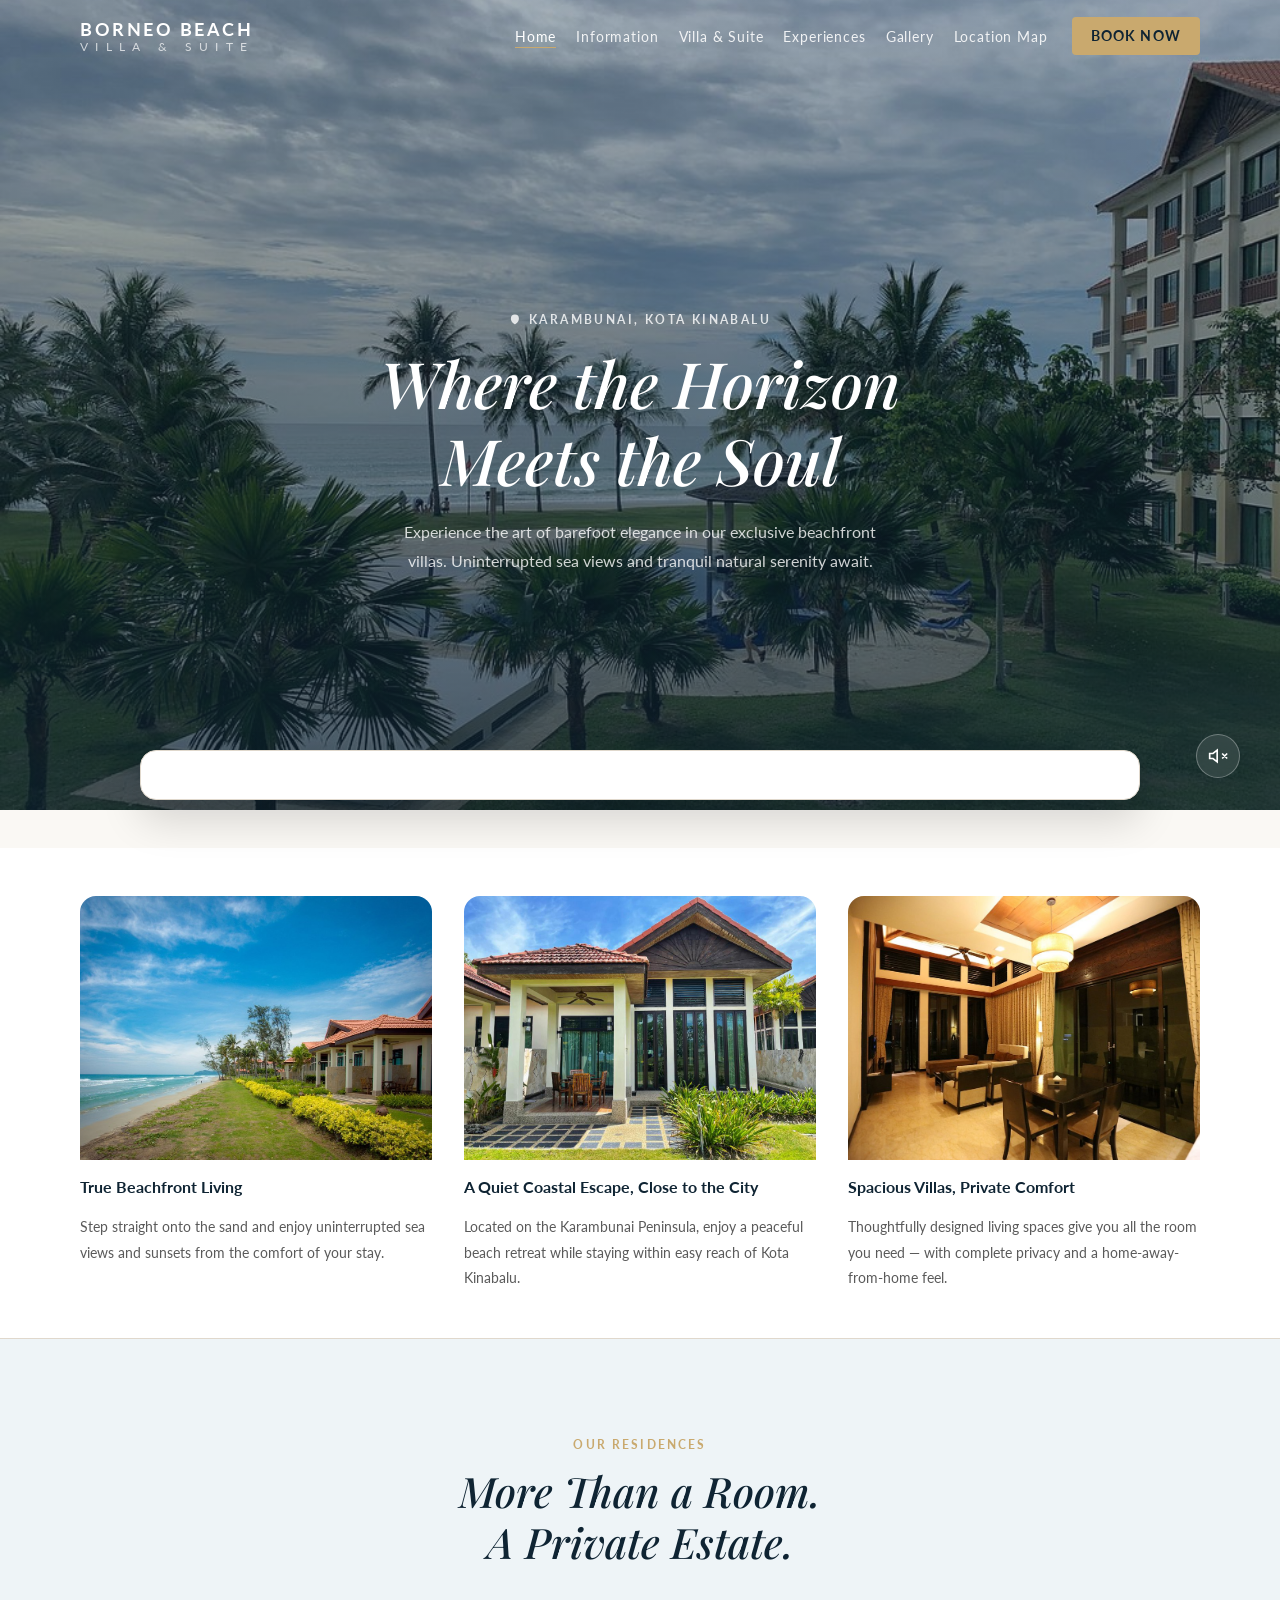
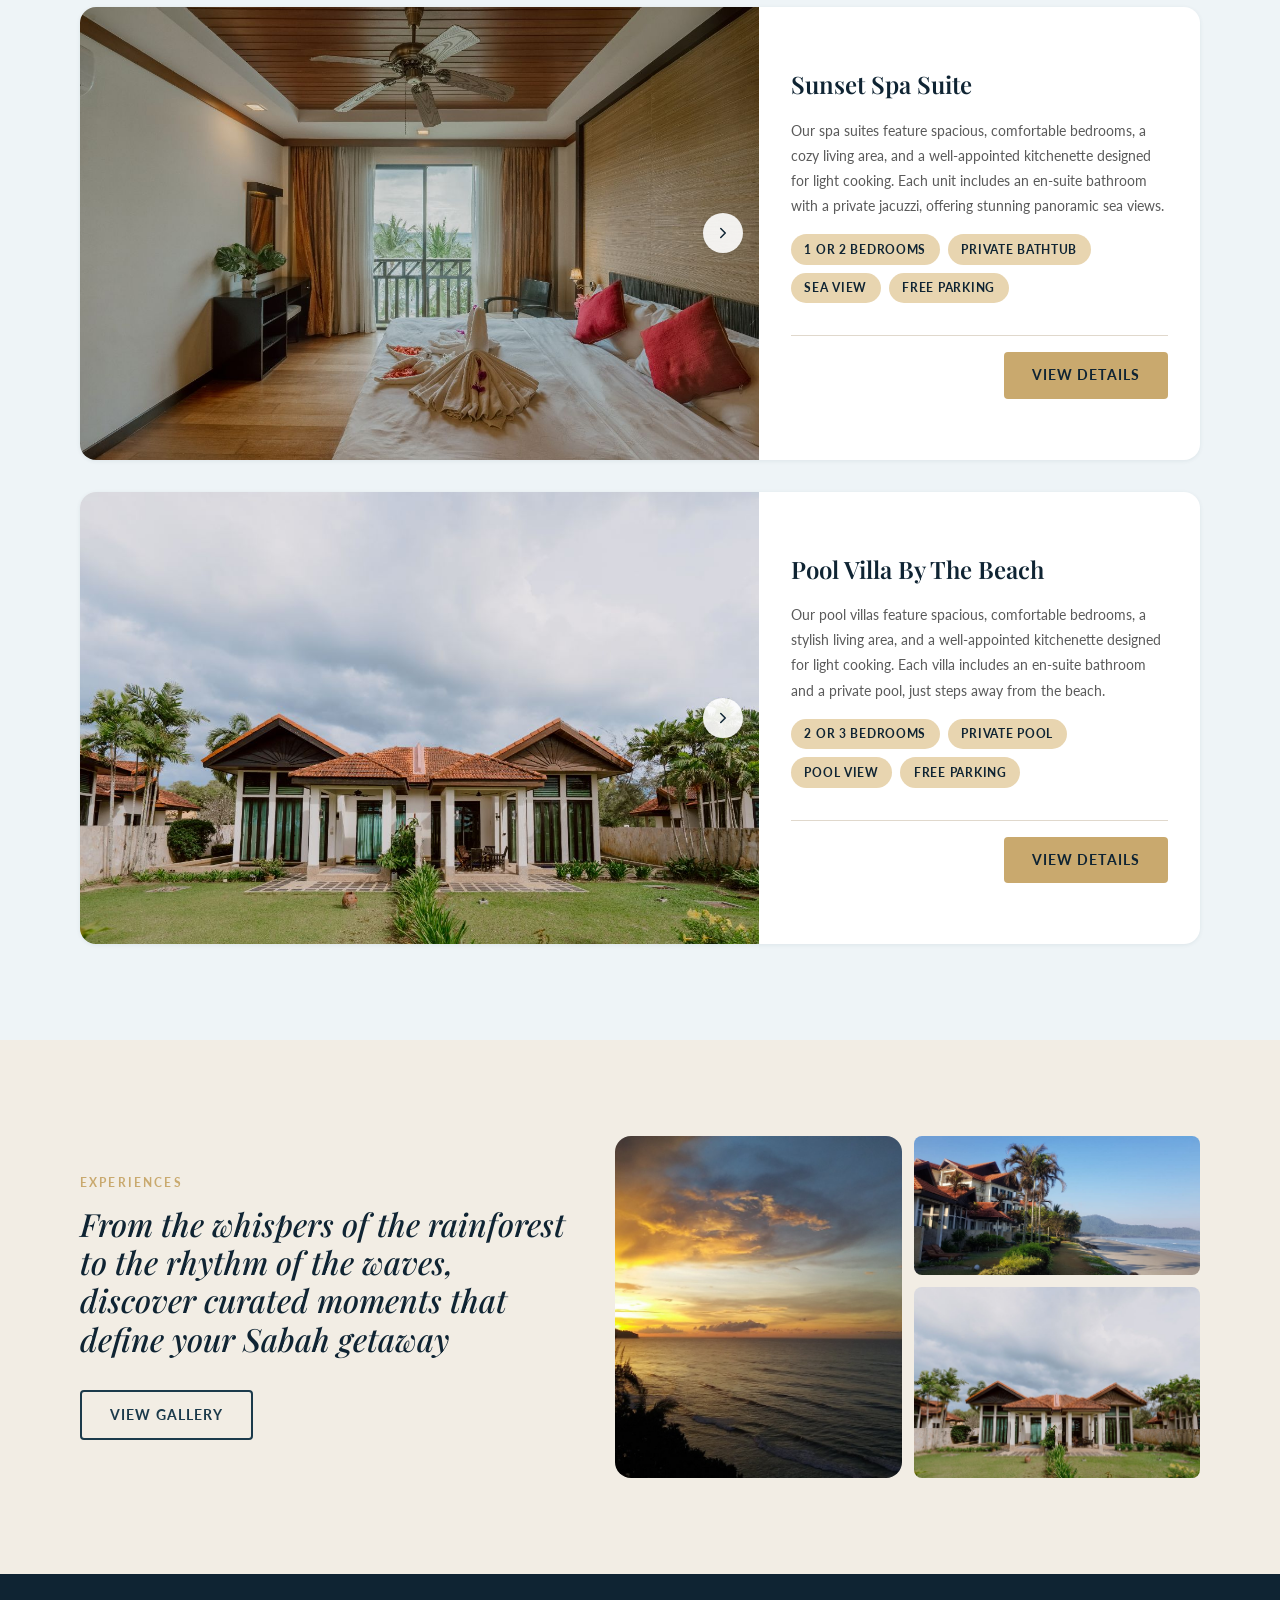
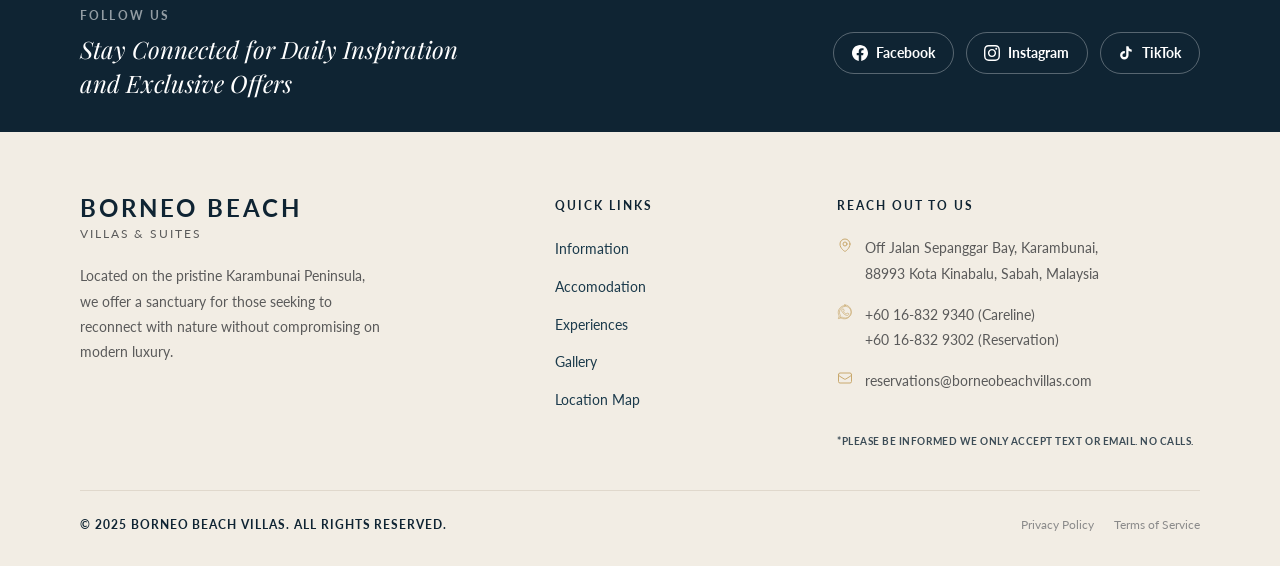
==== commit 8c68e3b6: "First commit" ====
--- a/index.html
+++ b/index.html
@@ -1,12 +1,115 @@
-<!DOCTYPE html>
+﻿<!DOCTYPE html>
 <html lang="en">
 
 <head>
   <meta charset="UTF-8" />
   <meta name="viewport" content="width=device-width, initial-scale=1.0" />
+  <meta name="robots" content="index, follow" />
   <meta name="description"
-    content="Borneo Beach Villas & Suites – Luxury beachfront villas and suites on the Karambunai Peninsula, Sabah. Experience true beachfront living with private pools, sea views, and unmatched tranquillity." />
-  <title>Borneo Beach Villas &amp; Suites | Karambunai Peninsula, Sabah</title>
+    content="Luxury beachfront villas and suites on the Karambunai Peninsula, Sabah, with sea views, private pools, and a serene coastal escape near Kota Kinabalu." />
+  <title>Borneo Beach Villas &amp; Suites | Luxury Beachfront Stay in Sabah</title>
+  <link rel="canonical" href="https://www.borneobeachvillas.com/" />
+  <link rel="icon" href="favicon.svg" type="image/svg+xml" />
+  <link rel="apple-touch-icon" href="favicon.svg" />
+  <meta name="theme-color" content="#0f4c5c" />
+  <meta property="og:type" content="website" />
+  <meta property="og:site_name" content="Borneo Beach Villas &amp; Suites" />
+  <meta property="og:title" content="Borneo Beach Villas &amp; Suites | Luxury Beachfront Stay in Sabah" />
+  <meta property="og:description"
+    content="Discover a private beachfront escape in Karambunai with luxury suites, pool villas, sea views, and direct beach access near Kota Kinabalu." />
+  <meta property="og:url" content="https://www.borneobeachvillas.com/" />
+  <meta property="og:image" content="https://www.borneobeachvillas.com/images/home-spa-suite-living.jpg" />
+  <meta property="og:image:width" content="1200" />
+  <meta property="og:image:height" content="630" />
+  <meta property="og:image:alt" content="Living area of a beachfront suite at Borneo Beach Villas and Suites" />
+  <meta property="og:locale" content="en_MY" />
+  <meta name="twitter:card" content="summary_large_image" />
+  <meta name="twitter:title" content="Borneo Beach Villas &amp; Suites | Luxury Beachfront Stay in Sabah" />
+  <meta name="twitter:description"
+    content="Discover a private beachfront escape in Karambunai with luxury suites, pool villas, sea views, and direct beach access near Kota Kinabalu." />
+  <meta name="twitter:image" content="https://www.borneobeachvillas.com/images/home-spa-suite-living.jpg" />
+  <script type="application/ld+json">
+    {
+      "@context": "https://schema.org",
+      "@graph": [
+        {
+          "@type": "Organization",
+          "@id": "https://www.borneobeachvillas.com/#organization",
+          "name": "Borneo Beach Villas & Suites",
+          "url": "https://www.borneobeachvillas.com/",
+          "logo": "https://www.borneobeachvillas.com/favicon.svg",
+          "email": "reservations@borneobeachvillas.com",
+          "telephone": "+60 16-832 9340",
+          "sameAs": [
+            "https://www.facebook.com/BorneoBeachVillas",
+            "https://www.instagram.com/borneobeachvillasuite/",
+            "https://www.tiktok.com/@borneobeachvillas"
+          ]
+        },
+        {
+          "@type": "WebSite",
+          "@id": "https://www.borneobeachvillas.com/#website",
+          "url": "https://www.borneobeachvillas.com/",
+          "name": "Borneo Beach Villas & Suites",
+          "publisher": {
+            "@id": "https://www.borneobeachvillas.com/#organization"
+          },
+          "inLanguage": "en-MY"
+        },
+        {
+          "@type": "LodgingBusiness",
+          "@id": "https://www.borneobeachvillas.com/#lodging",
+          "name": "Borneo Beach Villas & Suites",
+          "url": "https://www.borneobeachvillas.com/",
+          "description": "A boutique beachfront villa and suite stay on the Karambunai Peninsula in Sabah, offering sea views, private pools, and self check-in stays.",
+          "image": [
+            "https://www.borneobeachvillas.com/images/home-spa-suite-living.jpg",
+            "https://www.borneobeachvillas.com/images/home-pool-villa-seaview.jpg"
+          ],
+          "telephone": "+60 16-832 9340",
+          "email": "reservations@borneobeachvillas.com",
+          "priceRange": "$$",
+          "checkinTime": "15:00",
+          "checkoutTime": "12:00",
+          "address": {
+            "@type": "PostalAddress",
+            "streetAddress": "Off Jalan Sepanggar Bay, Karambunai",
+            "postalCode": "88993",
+            "addressLocality": "Kota Kinabalu",
+            "addressRegion": "Sabah",
+            "addressCountry": "MY"
+          },
+          "amenityFeature": [
+            {
+              "@type": "LocationFeatureSpecification",
+              "name": "Beachfront access",
+              "value": true
+            },
+            {
+              "@type": "LocationFeatureSpecification",
+              "name": "Private pool options",
+              "value": true
+            },
+            {
+              "@type": "LocationFeatureSpecification",
+              "name": "Sea view accommodation",
+              "value": true
+            },
+            {
+              "@type": "LocationFeatureSpecification",
+              "name": "Self check-in",
+              "value": true
+            }
+          ],
+          "sameAs": [
+            "https://www.facebook.com/BorneoBeachVillas",
+            "https://www.instagram.com/borneobeachvillasuite/",
+            "https://www.tiktok.com/@borneobeachvillas"
+          ]
+        }
+      ]
+    }
+  </script>
   <link rel="preconnect" href="https://fonts.googleapis.com" />
   <link rel="preconnect" href="https://fonts.gstatic.com" crossorigin />
   <link rel="stylesheet" href="css/main.css" />
@@ -38,7 +141,7 @@
               d="M11.54 22.351l.07.04.028.016a.76.76 0 00.723 0l.028-.015.071-.041a16.975 16.975 0 001.144-.742 19.58 19.58 0 002.683-2.282c1.944-2.003 3.5-4.697 3.5-8.327a8 8 0 10-16 0c0 3.63 1.556 6.324 3.5 8.327a19.58 19.58 0 002.682 2.282 16.975 16.975 0 001.145.742z"
               clip-rule="evenodd" />
           </svg>
-          Karambunai Peninsula, Sabah
+          Karambunai, Kota Kinabalu
         </span>
 
         <h1 class="hero__title">Where the Horizon<br />Meets the Soul</h1>
@@ -108,7 +211,7 @@
                 height="280" loading="lazy" />
             </div>
             <h3 class="feature-strip__title">Spacious Villas, Private Comfort</h3>
-            <p class="feature-strip__desc">Thoughtfully designed living spaces give you all the room you need — with
+            <p class="feature-strip__desc">Thoughtfully designed living spaces give you all the room you need &mdash; with
               complete privacy and a home-away-from-home feel.</p>
           </div>
 
@@ -128,8 +231,10 @@
 
           <!-- Villa 1: Sunset Spa Suite -->
           <article class="villa-row" aria-label="Sunset Spa Suite">
-            <div class="villa-row__image-wrap">
-              <img src="images/spa-suite.jpg" alt="Sunset Spa Suite – villa exterior with garden and private jacuzzi"
+            <div class="villa-row__image-wrap" data-villa-slider
+              data-slider-images="images/home-spa-suite-masterbed.jpg|images/home-spa-suite-living.jpg|images/home-spa-suite-masterbath.jpg"
+              data-slider-alts="Sunset Spa Suite bedroom with sea-view balcony|Sunset Spa Suite living room and kitchen|Sunset Spa Suite bathroom with private jacuzzi">
+              <img src="images/home-spa-suite-masterbed.jpg" alt="Sunset Spa Suite bedroom with sea-view balcony"
                 width="720" height="500" loading="lazy" />
               <button class="villa-row__arrow" aria-label="Next photo">
                 <svg xmlns="http://www.w3.org/2000/svg" viewBox="0 0 24 24" fill="none" stroke="currentColor"
@@ -141,12 +246,13 @@
             <div class="villa-row__body">
               <h3 class="villa-row__title">Sunset Spa Suite</h3>
               <p class="villa-row__desc">
-                Spa suites offer spacious, comfortable bedrooms, as well as a living room and fully equipped kitchen.
-                Each unit comes with an en-suite bathroom which features a private jacuzzi with panoramic sea views.
+                Our spa suites feature spacious, comfortable bedrooms, a cozy living area, and a well-appointed
+                kitchenette designed for light cooking. Each unit includes an en-suite bathroom with a private jacuzzi,
+                offering stunning panoramic sea views.
               </p>
               <ul class="villa-row__tags" aria-label="Suite features">
                 <li class="villa-tag">1 or 2 Bedrooms</li>
-                <li class="villa-tag">Private Jacuzzi</li>
+                <li class="villa-tag">Private Bathtub</li>
                 <li class="villa-tag">Sea View</li>
                 <li class="villa-tag">Free Parking</li>
               </ul>
@@ -158,10 +264,11 @@
 
           <!-- Villa 2: Pool Villa By The Beach -->
           <article class="villa-row" aria-label="Pool Villa By The Beach">
-            <div class="villa-row__image-wrap">
-              <img src="images/pool-villa.jpg"
-                alt="Pool Villa By The Beach – private pool terrace with lush surroundings" width="720" height="500"
-                loading="lazy" />
+            <div class="villa-row__image-wrap" data-villa-slider
+              data-slider-images="images/home-pool-villa-seaview.jpg|images/home-pool-villa-gazebo.jpg|images/home-pool-villa-living.jpg"
+              data-slider-alts="Pool Villa By The Beach exterior with private garden|Pool Villa By The Beach gazebo facing the sea|Pool Villa By The Beach living room">
+              <img src="images/home-pool-villa-seaview.jpg" alt="Pool Villa By The Beach exterior with private garden"
+                width="720" height="500" loading="lazy" />
               <button class="villa-row__arrow" aria-label="Next photo">
                 <svg xmlns="http://www.w3.org/2000/svg" viewBox="0 0 24 24" fill="none" stroke="currentColor"
                   stroke-width="2" stroke-linecap="round" stroke-linejoin="round" aria-hidden="true">
@@ -172,9 +279,9 @@
             <div class="villa-row__body">
               <h3 class="villa-row__title">Pool Villa By The Beach</h3>
               <p class="villa-row__desc">
-                Pool villas offer spacious, comfortable bedrooms, as well as a living room and fully equipped kitchen.
-                Each unit comes with en-suite bathroom, and every villa features a private pool just steps from the
-                beach.
+                Our pool villas feature spacious, comfortable bedrooms, a stylish living area, and a well-appointed
+                kitchenette designed for light cooking. Each villa includes an en-suite bathroom and a private pool,
+                just steps away from the beach.
               </p>
               <ul class="villa-row__tags" aria-label="Villa features">
                 <li class="villa-tag">2 or 3 Bedrooms</li>
@@ -234,4 +341,5 @@
   <script src="js/main.js"></script>
 </body>
 
-</html>+</html>
+
--- a/css/main.css
+++ b/css/main.css
@@ -1363,21 +1363,27 @@
   white-space: nowrap;
 }
 
-.villas-tabs__link svg {
+.villas-tabs__link svg,
+.villas-tabs__link img {
   width: 16px;
   height: 16px;
-  stroke: currentColor;
-  fill: none;
   flex-shrink: 0;
   opacity: 0.6;
   transition: opacity var(--transition-fast);
+  object-fit: contain;
+}
+
+.villas-tabs__link svg {
+  stroke: currentColor;
+  fill: none;
 }
 
 .villas-tabs__link:hover {
   color: var(--color-primary-dark);
 }
 
-.villas-tabs__link:hover svg {
+.villas-tabs__link:hover svg,
+.villas-tabs__link:hover img {
   opacity: 1;
 }
 
@@ -1386,8 +1392,12 @@
   border-bottom-color: var(--color-secondary);
 }
 
+.villas-tabs__link.active svg,
+.villas-tabs__link.active img {
+  opacity: 1;
+}
+
 .villas-tabs__link.active svg {
-  opacity: 1;
   stroke: var(--color-secondary);
 }
 
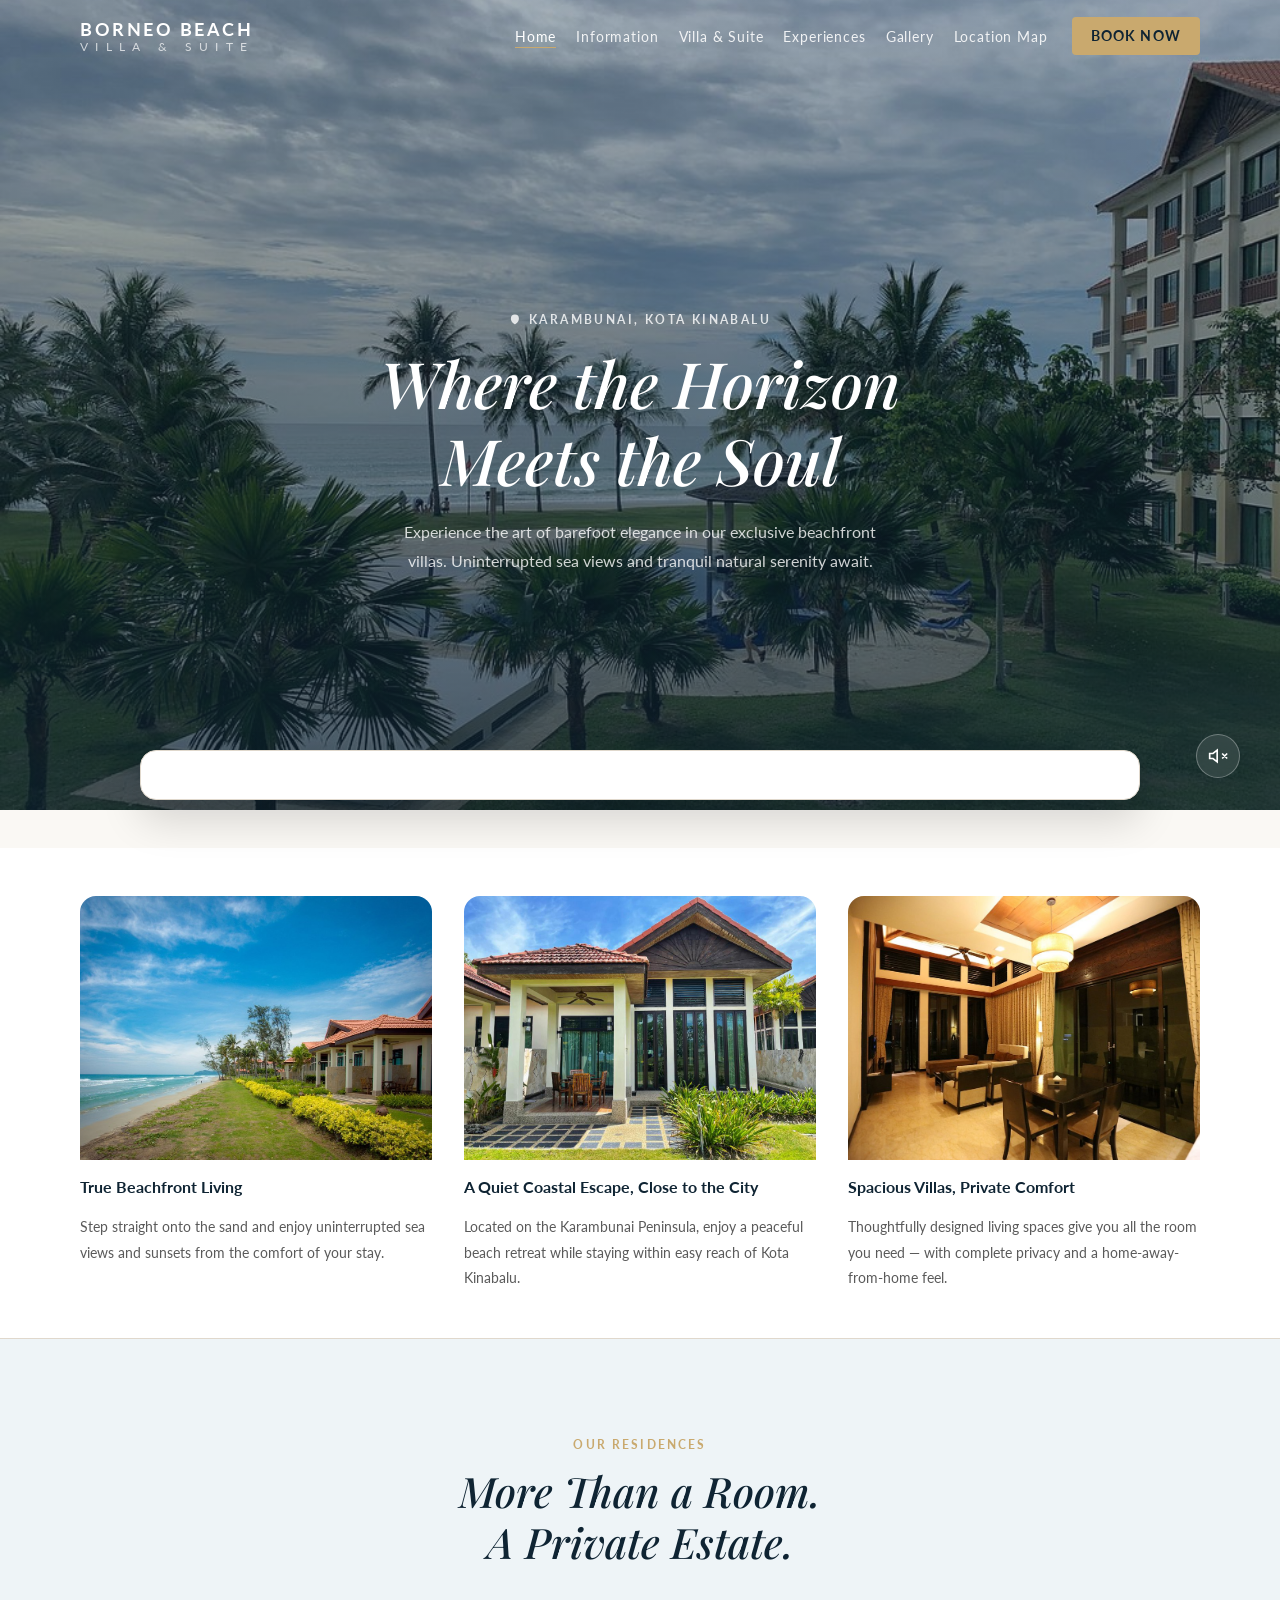
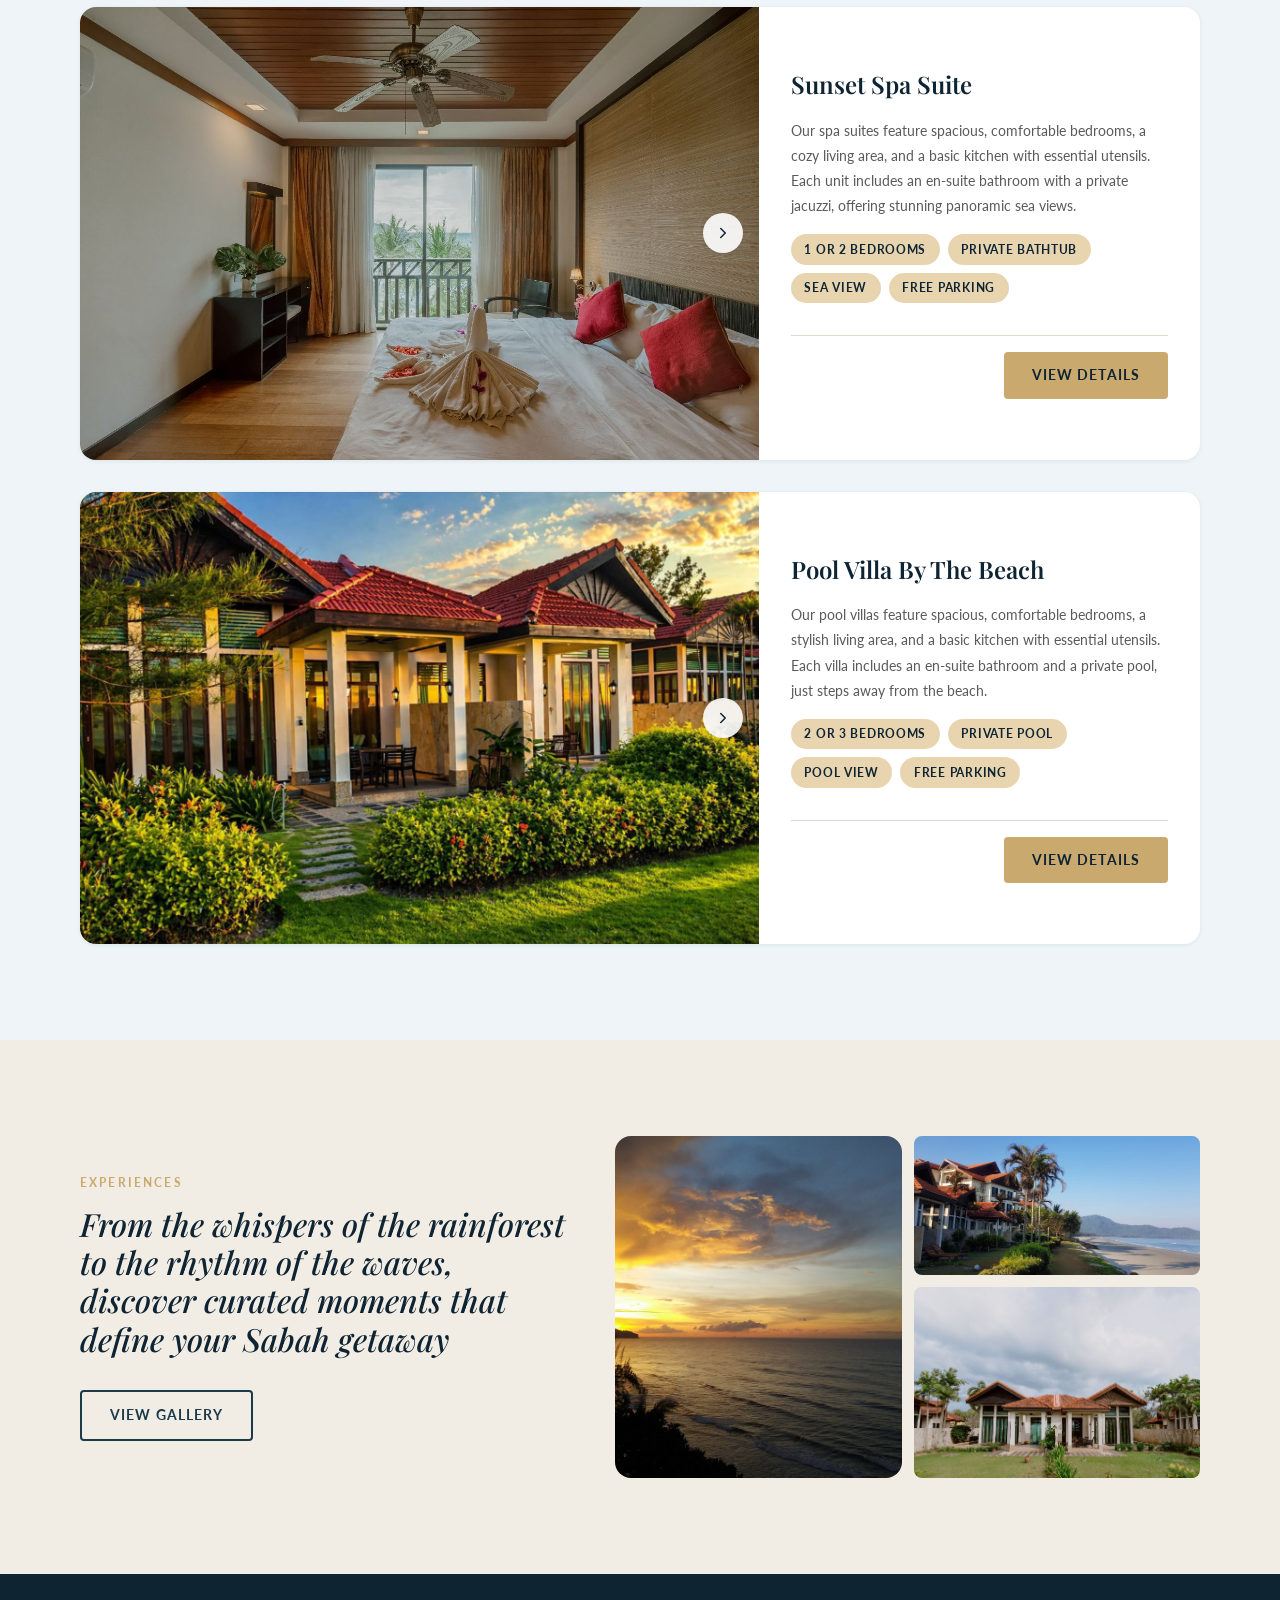
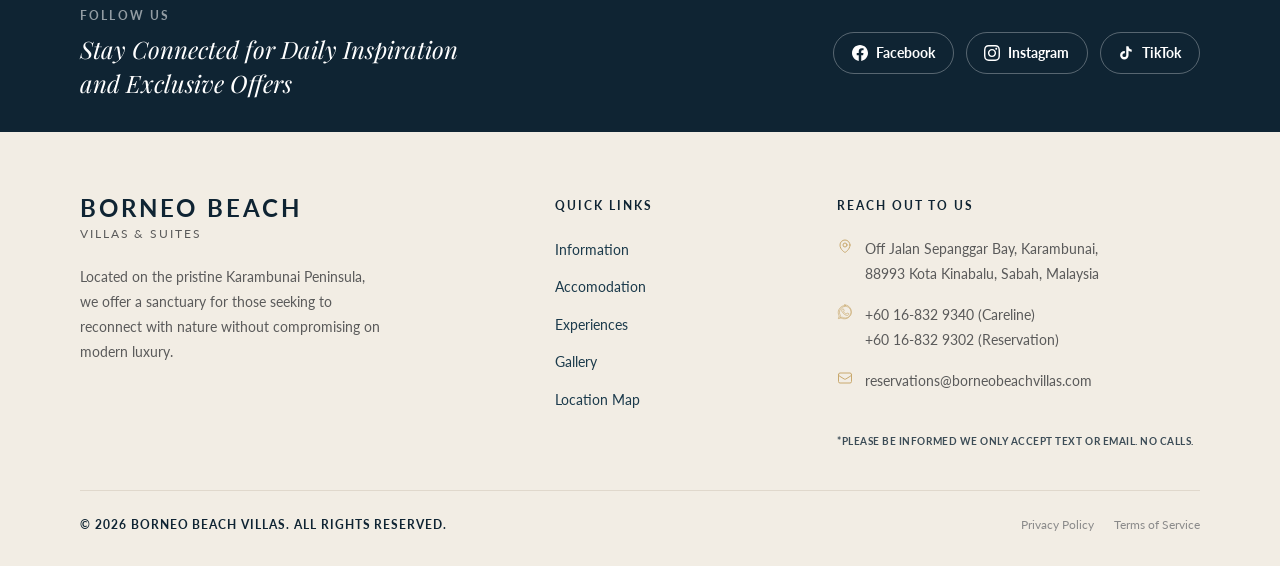
==== commit c9a4d34c: "Update About Us" ====
--- a/index.html
+++ b/index.html
@@ -1,4 +1,4 @@
-﻿<!DOCTYPE html>
+<!DOCTYPE html>
 <html lang="en">
 
 <head>
@@ -6,8 +6,8 @@
   <meta name="viewport" content="width=device-width, initial-scale=1.0" />
   <meta name="robots" content="index, follow" />
   <meta name="description"
-    content="Luxury beachfront villas and suites on the Karambunai Peninsula, Sabah, with sea views, private pools, and a serene coastal escape near Kota Kinabalu." />
-  <title>Borneo Beach Villas &amp; Suites | Luxury Beachfront Stay in Sabah</title>
+    content="A peaceful beachfront nature retreat on the Karambunai Peninsula, Sabah, offering unblocked sea and sunset views, self check-in, and private villas & suites." />
+  <title>Borneo Beach Villas &amp; Suites | Beachfront Nature Retreat in Sabah</title>
   <link rel="canonical" href="https://www.borneobeachvillas.com/" />
   <link rel="icon" href="favicon.svg" type="image/svg+xml" />
   <link rel="apple-touch-icon" href="favicon.svg" />
@@ -16,7 +16,7 @@
   <meta property="og:site_name" content="Borneo Beach Villas &amp; Suites" />
   <meta property="og:title" content="Borneo Beach Villas &amp; Suites | Luxury Beachfront Stay in Sabah" />
   <meta property="og:description"
-    content="Discover a private beachfront escape in Karambunai with luxury suites, pool villas, sea views, and direct beach access near Kota Kinabalu." />
+    content="Discover a peaceful beachfront nature retreat in Karambunai with suites, pool villas, unblocked sea views, and direct beach access." />
   <meta property="og:url" content="https://www.borneobeachvillas.com/" />
   <meta property="og:image" content="https://www.borneobeachvillas.com/images/home-spa-suite-living.jpg" />
   <meta property="og:image:width" content="1200" />
@@ -26,7 +26,7 @@
   <meta name="twitter:card" content="summary_large_image" />
   <meta name="twitter:title" content="Borneo Beach Villas &amp; Suites | Luxury Beachfront Stay in Sabah" />
   <meta name="twitter:description"
-    content="Discover a private beachfront escape in Karambunai with luxury suites, pool villas, sea views, and direct beach access near Kota Kinabalu." />
+    content="Discover a peaceful beachfront nature retreat in Karambunai with suites, pool villas, unblocked sea views, and direct beach access." />
   <meta name="twitter:image" content="https://www.borneobeachvillas.com/images/home-spa-suite-living.jpg" />
   <script type="application/ld+json">
     {
@@ -61,7 +61,7 @@
           "@id": "https://www.borneobeachvillas.com/#lodging",
           "name": "Borneo Beach Villas & Suites",
           "url": "https://www.borneobeachvillas.com/",
-          "description": "A boutique beachfront villa and suite stay on the Karambunai Peninsula in Sabah, offering sea views, private pools, and self check-in stays.",
+          "description": "A peaceful beachfront nature retreat on the Karambunai Peninsula in Sabah, offering unblocked sea and sunset views, self check-in, and private villas/suites.",
           "image": [
             "https://www.borneobeachvillas.com/images/home-spa-suite-living.jpg",
             "https://www.borneobeachvillas.com/images/home-pool-villa-seaview.jpg"
@@ -246,8 +246,8 @@
             <div class="villa-row__body">
               <h3 class="villa-row__title">Sunset Spa Suite</h3>
               <p class="villa-row__desc">
-                Our spa suites feature spacious, comfortable bedrooms, a cozy living area, and a well-appointed
-                kitchenette designed for light cooking. Each unit includes an en-suite bathroom with a private jacuzzi,
+                Our spa suites feature spacious, comfortable bedrooms, a cozy living area, and a basic kitchen
+                with essential utensils. Each unit includes an en-suite bathroom with a private jacuzzi,
                 offering stunning panoramic sea views.
               </p>
               <ul class="villa-row__tags" aria-label="Suite features">
@@ -257,7 +257,7 @@
                 <li class="villa-tag">Free Parking</li>
               </ul>
               <div class="villa-row__cta">
-                <a href="villas.html#spa-suites" class="btn btn--primary">View Details</a>
+                <a href="villas#spa-suites" class="btn btn--primary">View Details</a>
               </div>
             </div>
           </article>
@@ -279,8 +279,8 @@
             <div class="villa-row__body">
               <h3 class="villa-row__title">Pool Villa By The Beach</h3>
               <p class="villa-row__desc">
-                Our pool villas feature spacious, comfortable bedrooms, a stylish living area, and a well-appointed
-                kitchenette designed for light cooking. Each villa includes an en-suite bathroom and a private pool,
+                Our pool villas feature spacious, comfortable bedrooms, a stylish living area, and a basic kitchen
+                with essential utensils. Each villa includes an en-suite bathroom and a private pool,
                 just steps away from the beach.
               </p>
               <ul class="villa-row__tags" aria-label="Villa features">
@@ -290,7 +290,7 @@
                 <li class="villa-tag">Free Parking</li>
               </ul>
               <div class="villa-row__cta">
-                <a href="villas.html#pool-villas" class="btn btn--primary">View Details</a>
+                <a href="villas#pool-villas" class="btn btn--primary">View Details</a>
               </div>
             </div>
           </article>
@@ -310,7 +310,7 @@
               From the whispers of the rainforest to the rhythm of the waves, discover curated moments that define your
               Sabah getaway
             </h2>
-            <a href="experiences.html" class="btn btn--outline-dark" style="margin-top: var(--sp-8);">View Gallery</a>
+            <a href="experiences" class="btn btn--outline-dark" style="margin-top: var(--sp-8);">View Gallery</a>
           </div>
 
           <div class="experiences__gallery">
--- a/css/main.css
+++ b/css/main.css
@@ -1181,6 +1181,15 @@
   margin-block: var(--sp-5);
 }
 
+.info-highlight--important {
+  background-color: #fbf6f0;
+  border-left-color: #d97736;
+}
+
+.info-highlight--important strong {
+  color: #c2591b;
+}
+
 .info-highlight p {
   margin-bottom: 0;
   font-size: var(--text-sm);
